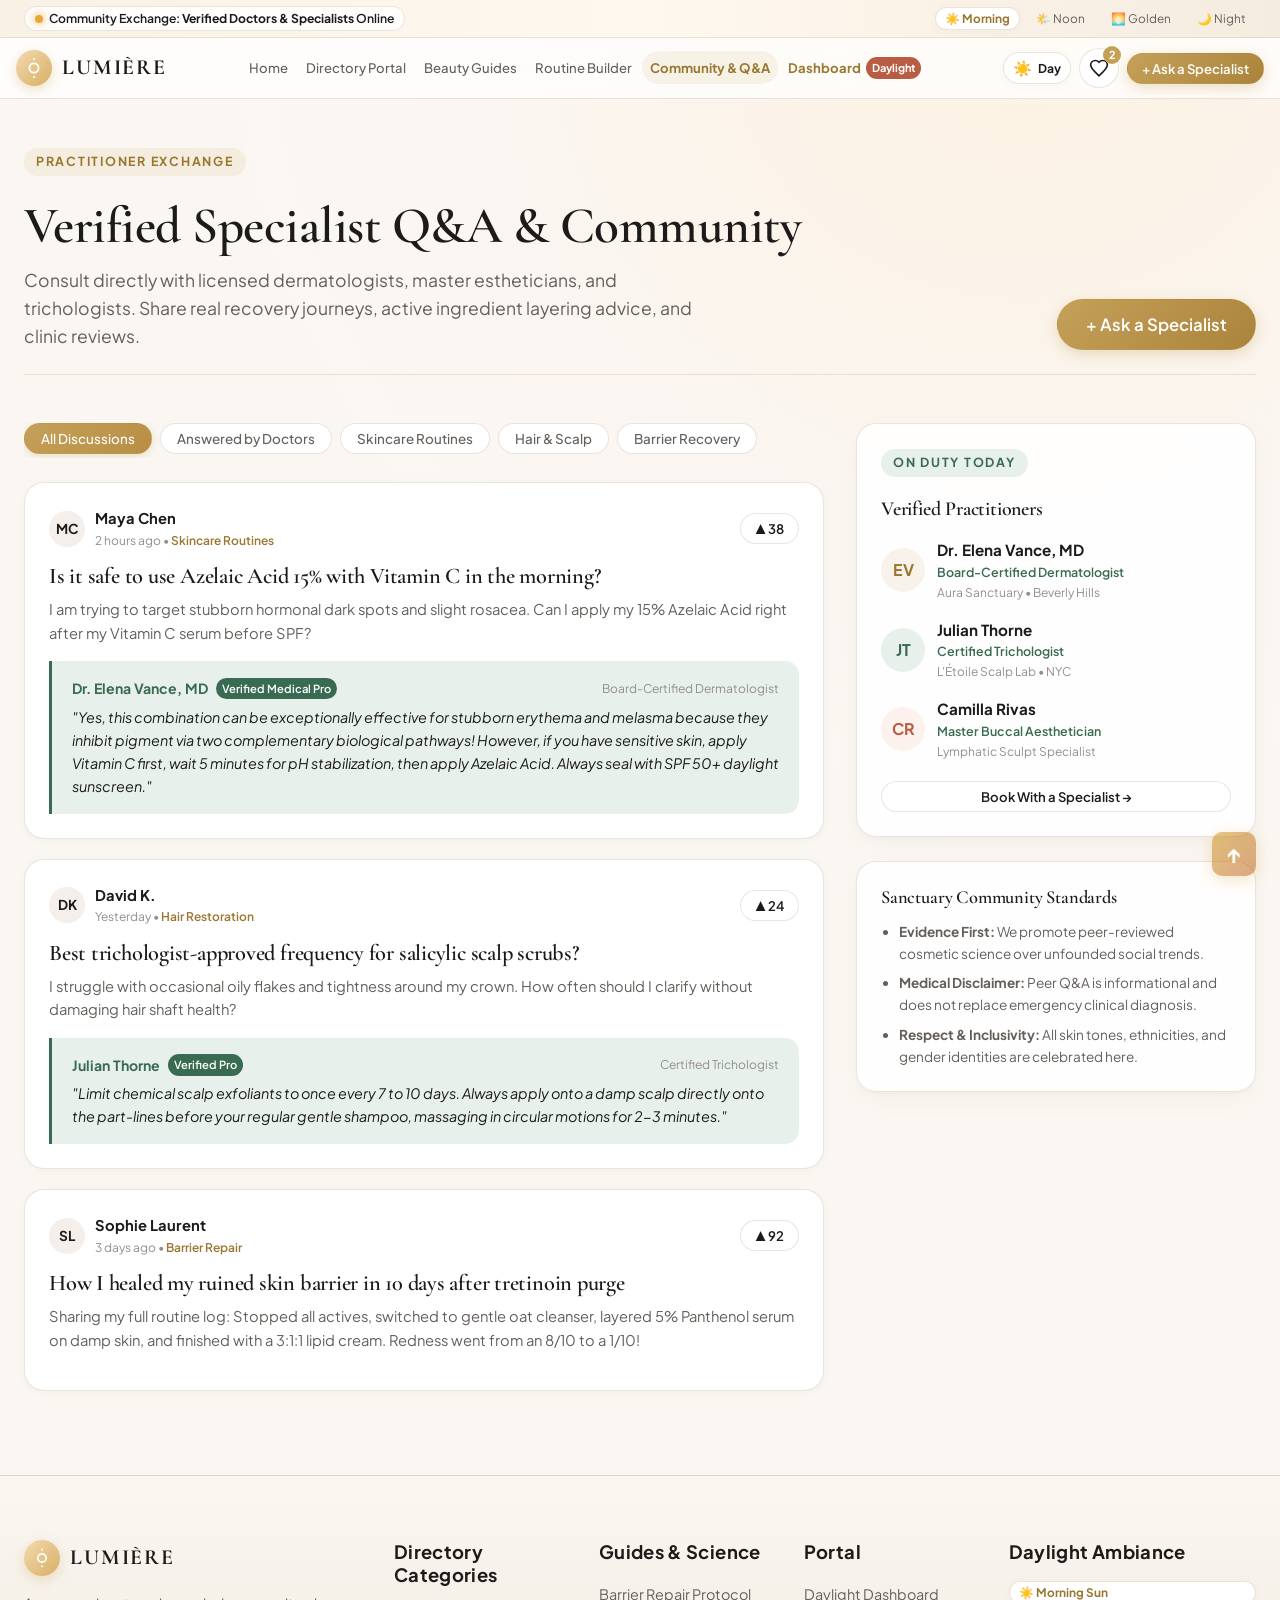
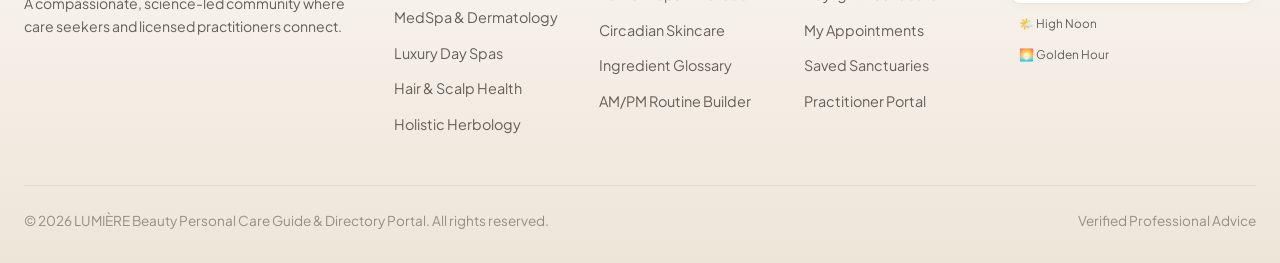
==== community.html @ 928b12a8 "first commit" ====
<!DOCTYPE html>
<html lang="en" data-daylight="morning-sun">
<head>
  <meta charset="UTF-8">
  <meta name="viewport" content="width=device-width, initial-scale=1.0">
  <title>Community & Specialist Q&A | Verified Dermatologist Advice - LUMIÈRE</title>
  <meta name="description" content="Engage with board-certified dermatologists, licensed estheticians, and trichologists. Ask clinical skincare questions and read real client routine transformations.">
  <link rel="icon" type="image/svg+xml" href="assets/images/favicon.svg">
  <link rel="stylesheet" href="css/style.css">
</head>
<body data-page="community">

  <!-- Daylight Top Ambience Bar (Strict Straight Line) -->
  <div class="top-daylight-bar">
    <div class="daylight-info-group">
      <div class="daylight-status-pill">
        <span class="sun-dot"></span>
        <span>Community Exchange: <strong>Verified Doctors & Specialists</strong> Online</span>
      </div>
    </div>
    <div class="daylight-mode-switcher">
      <button class="theme-btn active" data-mode="morning-sun" title="Morning Sun Glow">☀️ Morning</button>
      <button class="theme-btn" data-mode="high-noon" title="High Noon Clarity">🌤️ Noon</button>
      <button class="theme-btn" data-mode="golden-hour" title="Golden Hour Warmth">🌅 Golden</button>
      <button class="theme-btn" data-mode="night" title="Night Cellular Recovery Mode">🌙 Night</button>
    </div>
  </div>

  <!-- Header -->
  <header class="site-header">
    <div class="header-inner">
      <a href="index.html" class="brand-logo">
        <div class="brand-icon">
          <svg width="22" height="22" viewBox="0 0 24 24" fill="none" stroke="currentColor" stroke-width="2">
            <circle cx="12" cy="12" r="5"/>
            <line x1="12" y1="1" x2="12" y2="3"/>
            <line x1="12" y1="21" x2="12" y2="23"/>
          </svg>
        </div>
        <div class="brand-text">
          <span class="title">LUMIÈRE</span>
          <span class="tagline">BEAUTY & PERSONAL CARE</span>
        </div>
      </a>

      <nav class="main-nav" aria-label="Main Navigation">
        <a href="index.html" class="nav-link">Home</a>
        <a href="directory.html" class="nav-link">Directory Portal</a>
        <a href="guides.html" class="nav-link">Beauty Guides</a>
        <a href="routine-builder.html" class="nav-link">Routine Builder</a>
        <a href="community.html" class="nav-link active">Community & Q&A</a>
        <a href="dashboard.html" class="nav-link" style="color: var(--gold-dark); font-weight: 700;">
          Dashboard
          <span class="nav-badge">Daylight</span>
        </a>
      </nav>

      <div class="header-actions">
        <button class="day-night-toggle-btn" id="header-day-night-btn" aria-label="Toggle Day / Night Mode">
          <span class="toggle-icon">☀️</span>
          <span>Day</span>
        </button>
        <a href="dashboard.html" class="btn-icon" title="Saved Sanctuaries">
          <svg width="20" height="20" fill="none" stroke="currentColor" stroke-width="2" viewBox="0 0 24 24">
            <path d="M12 21.35l-1.45-1.32C5.4 15.36 2 12.28 2 8.5 2 5.42 4.42 3 7.5 3c1.74 0 3.41.81 4.5 2.09C13.09 3.81 14.76 3 16.5 3 19.58 3 22 5.42 22 8.5c0 3.78-3.4 6.86-8.55 11.54L12 21.35z"/>
          </svg>
          <span class="count-pill bookmark-count-badge">2</span>
        </a>
        <button class="btn btn-primary btn-sm" onclick="openModal('ask-specialist-modal')">+ Ask a Specialist</button>
      </div>
    </div>
  </header>

  <!-- Page Header -->
  <section class="section-tight" style="padding-bottom: 24px;">
    <div class="container">
      <div style="display: flex; justify-content: space-between; align-items: flex-end; flex-wrap: wrap; gap: 20px; border-bottom: 1px solid var(--border-light); padding-bottom: 24px;">
        <div>
          <span class="section-tag">Practitioner Exchange</span>
          <h1 style="font-size: 3.2rem; margin-top: 6px;">Verified Specialist Q&A & Community</h1>
          <p style="color: var(--text-muted); font-size: 1.1rem; max-width: 680px; margin-top: 8px;">
            Consult directly with licensed dermatologists, master estheticians, and trichologists. Share real recovery journeys, active ingredient layering advice, and clinic reviews.
          </p>
        </div>

        <button class="btn btn-primary btn-lg" onclick="openModal('ask-specialist-modal')">
          + Ask a Specialist
        </button>
      </div>
    </div>
  </section>

  <!-- Community Layout: Feed + Sidebar -->
  <section style="padding: 24px 0 64px 0;">
    <div class="container">
      <div class="community-layout">
        
        <!-- Main Feed -->
        <div>
          <div style="display: flex; gap: 8px; margin-bottom: 24px; overflow-x: auto; padding-bottom: 4px;">
            <button class="category-pill active">All Discussions</button>
            <button class="category-pill">Answered by Doctors</button>
            <button class="category-pill">Skincare Routines</button>
            <button class="category-pill">Hair & Scalp</button>
            <button class="category-pill">Barrier Recovery</button>
          </div>

          <div id="community-threads-list">
            <!-- Rendered by js/app.js -->
          </div>
        </div>

        <!-- Sidebar: Specialists On Duty & Guidelines -->
        <div>
          <!-- Featured Specialists On Duty Card -->
          <div class="card" style="padding: 24px; margin-bottom: 24px;">
            <span class="section-tag" style="background: var(--sage-light); color: var(--sage-primary);">On Duty Today</span>
            <h3 style="font-size: 1.25rem; margin: 8px 0 16px 0;">Verified Practitioners</h3>
            
            <div style="display: flex; flex-direction: column; gap: 16px;">
              <div style="display: flex; align-items: center; gap: 12px;">
                <div style="width: 44px; height: 44px; border-radius: 50%; background: var(--gold-soft); color: var(--gold-dark); display: flex; align-items: center; justify-content: center; font-weight: 700;">
                  EV
                </div>
                <div>
                  <div style="font-weight: 700; font-size: 0.95rem;">Dr. Elena Vance, MD</div>
                  <div style="font-size: 0.78rem; color: var(--sage-primary); font-weight: 600;">Board-Certified Dermatologist</div>
                  <div style="font-size: 0.75rem; color: var(--text-subtle);">Aura Sanctuary &bull; Beverly Hills</div>
                </div>
              </div>

              <div style="display: flex; align-items: center; gap: 12px;">
                <div style="width: 44px; height: 44px; border-radius: 50%; background: var(--sage-light); color: var(--sage-primary); display: flex; align-items: center; justify-content: center; font-weight: 700;">
                  JT
                </div>
                <div>
                  <div style="font-weight: 700; font-size: 0.95rem;">Julian Thorne</div>
                  <div style="font-size: 0.78rem; color: var(--sage-primary); font-weight: 600;">Certified Trichologist</div>
                  <div style="font-size: 0.75rem; color: var(--text-subtle);">L'Étoile Scalp Lab &bull; NYC</div>
                </div>
              </div>

              <div style="display: flex; align-items: center; gap: 12px;">
                <div style="width: 44px; height: 44px; border-radius: 50%; background: var(--rose-soft); color: var(--terracotta); display: flex; align-items: center; justify-content: center; font-weight: 700;">
                  CR
                </div>
                <div>
                  <div style="font-weight: 700; font-size: 0.95rem;">Camilla Rivas</div>
                  <div style="font-size: 0.78rem; color: var(--sage-primary); font-weight: 600;">Master Buccal Aesthetician</div>
                  <div style="font-size: 0.75rem; color: var(--text-subtle);">Lymphatic Sculpt Specialist</div>
                </div>
              </div>
            </div>

            <button class="btn btn-secondary btn-sm" style="width: 100%; margin-top: 20px;" onclick="window.location.href='directory.html'">
              Book With a Specialist &rarr;
            </button>
          </div>

          <!-- Community Guidelines Card -->
          <div class="card" style="padding: 24px;">
            <h4 style="font-size: 1.15rem; margin-bottom: 12px;">Sanctuary Community Standards</h4>
            <ul style="font-size: 0.85rem; color: var(--text-muted); padding-left: 18px; line-height: 1.6;">
              <li style="margin-bottom: 8px;"><strong>Evidence First:</strong> We promote peer-reviewed cosmetic science over unfounded social trends.</li>
              <li style="margin-bottom: 8px;"><strong>Medical Disclaimer:</strong> Peer Q&A is informational and does not replace emergency clinical diagnosis.</li>
              <li><strong>Respect & Inclusivity:</strong> All skin tones, ethnicities, and gender identities are celebrated here.</li>
            </ul>
          </div>
        </div>

      </div>
    </div>
  </section>

  <!-- Universal Footer -->
  <footer class="site-footer">
    <div class="container">
      <div class="footer-grid">
        <div class="footer-col">
          <div class="brand-logo" style="margin-bottom: 16px;">
            <div class="brand-icon">
              <svg width="20" height="20" viewBox="0 0 24 24" fill="none" stroke="currentColor" stroke-width="2">
                <circle cx="12" cy="12" r="5"/>
                <line x1="12" y1="1" x2="12" y2="3"/>
                <line x1="12" y1="21" x2="12" y2="23"/>
              </svg>
            </div>
            <div class="brand-text">
              <span class="title">LUMIÈRE</span>
              <span class="tagline">BEAUTY & PERSONAL CARE</span>
            </div>
          </div>
          <p style="font-size: 0.88rem; color: var(--text-muted); line-height: 1.6;">
            A compassionate, science-led community where care seekers and licensed practitioners connect.
          </p>
        </div>

        <div class="footer-col">
          <h4>Directory Categories</h4>
          <ul class="footer-links">
            <li><a href="directory.html?category=MedSpa+%26+Dermatology">MedSpa & Dermatology</a></li>
            <li><a href="directory.html?category=Luxury+Day+Spa">Luxury Day Spas</a></li>
            <li><a href="directory.html?category=Hair+%26+Scalp">Hair & Scalp Health</a></li>
            <li><a href="directory.html?category=Holistic+Skincare">Holistic Herbology</a></li>
          </ul>
        </div>

        <div class="footer-col">
          <h4>Guides & Science</h4>
          <ul class="footer-links">
            <li><a href="guides.html">Barrier Repair Protocol</a></li>
            <li><a href="guides.html">Circadian Skincare</a></li>
            <li><a href="guides.html">Ingredient Glossary</a></li>
            <li><a href="routine-builder.html">AM/PM Routine Builder</a></li>
          </ul>
        </div>

        <div class="footer-col">
          <h4>Portal</h4>
          <ul class="footer-links">
            <li><a href="dashboard.html">Daylight Dashboard</a></li>
            <li><a href="dashboard.html">My Appointments</a></li>
            <li><a href="dashboard.html">Saved Sanctuaries</a></li>
            <li><a href="dashboard.html#provider">Practitioner Portal</a></li>
          </ul>
        </div>

        <div class="footer-col">
          <h4>Daylight Ambiance</h4>
          <div style="display: flex; flex-direction: column; gap: 8px;">
            <button class="theme-btn" data-mode="morning-sun" style="width: 100%; justify-content: flex-start;">☀️ Morning Sun</button>
            <button class="theme-btn" data-mode="high-noon" style="width: 100%; justify-content: flex-start;">🌤️ High Noon</button>
            <button class="theme-btn" data-mode="golden-hour" style="width: 100%; justify-content: flex-start;">🌅 Golden Hour</button>
          </div>
        </div>
      </div>

      <div class="footer-bottom">
        <div>&copy; 2026 LUMIÈRE Beauty Personal Care Guide & Directory Portal. All rights reserved.</div>
        <div>Verified Professional Advice</div>
      </div>
    </div>
  </footer>

  <!-- Ask a Specialist Modal -->
  <div class="modal-overlay" id="ask-specialist-modal">
    <div class="modal-sheet">
      <div class="modal-header">
        <div>
          <span style="font-size: 0.78rem; font-weight: 700; color: var(--gold-dark); text-transform: uppercase;">Clinical Consultation</span>
          <h3 style="font-size: 1.6rem; margin-top: 2px;">Submit Question to Verified Specialists</h3>
        </div>
        <button class="modal-close-btn">&times;</button>
      </div>
      <div class="modal-body">
        <form id="ask-specialist-form">
          <div class="form-group">
            <label for="q-topic">Topic & Category</label>
            <select id="q-topic" required>
              <option value="Skincare Science">Skincare Science & Barrier Repair</option>
              <option value="Hair & Scalp">Hair & Scalp Trichology</option>
              <option value="Active Ingredients">Active Ingredient Incompatibilities</option>
              <option value="Clinic Treatments">In-Clinic Aesthetic Treatments</option>
              <option value="Sensitive Skin">Eczema & Rosacea Calming</option>
            </select>
          </div>

          <div class="form-group">
            <label for="q-title">Question Summary</label>
            <input type="text" id="q-title" placeholder="e.g. Can I use 15% Azelaic Acid with Vitamin C?" required>
          </div>

          <div class="form-group">
            <label for="q-body">Detailed Context (Current skin type, products used, symptoms)</label>
            <textarea id="q-body" rows="4" placeholder="Describe your skin condition and what you have tried so far..." required></textarea>
          </div>

          <div style="display: flex; justify-content: flex-end; gap: 12px; margin-top: 24px;">
            <button type="button" class="btn btn-secondary" onclick="closeModal('ask-specialist-modal')">Cancel</button>
            <button type="submit" class="btn btn-primary">Post Question to Board</button>
          </div>
        </form>
      </div>
    </div>
  </div>

  <div id="toast-container" class="toast-container"></div>

  <!-- Floating Back to Top Button -->
  <button class="floating-back-to-top" id="floating-back-to-top" title="Back to top">↑</button>

  <!-- Scripts -->
  <script src="js/data.js"></script>
  <script src="js/app.js"></script>
</body>
</html>
---- css/style.css ----
/* ==========================================================================
   LUMIÈRE - Beauty & Personal Care Guide & Directory Portal
   Daylight Luxury Theme & Design System
   ========================================================================== */

@import url('https://fonts.googleapis.com/css2?family=Cormorant+Garamond:ital,wght@0,400;0,500;0,600;0,700;1,400;1,600&family=Plus+Jakarta+Sans:wght@300;400;500;600;700;800&family=Playfair+Display:ital,wght@0,400;0,600;0,700;1,400&display=swap');

:root {
  /* Daylight Palette (Default: Morning Sun) */
  --bg-primary: #FAF7F2;
  --bg-secondary: #F4EFEA;
  --bg-card: rgba(255, 255, 255, 0.88);
  --bg-card-solid: #FFFFFF;
  --bg-glass: rgba(255, 255, 255, 0.72);
  --bg-input: #FFFFFF;
  
  /* Brand Accents */
  --gold-primary: #C5A059;
  --gold-light: #EAD9B8;
  --gold-soft: rgba(197, 160, 89, 0.12);
  --gold-dark: #9A7730;
  
  --terracotta: #B85D43;
  --terracotta-soft: rgba(184, 93, 67, 0.1);
  --rose-glow: #F2A69B;
  --rose-soft: #FDF1EE;
  
  --sage-primary: #386B52;
  --sage-light: #E7F0EB;
  --sage-soft: rgba(56, 107, 82, 0.12);
  
  /* Typography Colors */
  --text-main: #1D1B1A;
  --text-muted: #645F5B;
  --text-subtle: #948E89;
  --text-gold: #9A7730;
  
  /* Borders & Shadows */
  --border-light: rgba(210, 195, 180, 0.45);
  --border-hover: rgba(197, 160, 89, 0.6);
  --border-focus: #C5A059;
  
  --shadow-sm: 0 2px 8px rgba(160, 140, 120, 0.06);
  --shadow-md: 0 8px 24px -4px rgba(150, 125, 100, 0.08), 0 2px 6px -1px rgba(150, 125, 100, 0.04);
  --shadow-lg: 0 20px 40px -8px rgba(140, 115, 90, 0.12), 0 4px 12px -2px rgba(140, 115, 90, 0.05);
  --shadow-glow: 0 0 30px rgba(220, 180, 130, 0.28);

  /* Daylight Ambiance Glow */
  --sunbeam-gradient: radial-gradient(circle at 80% 0%, rgba(255, 235, 205, 0.45) 0%, rgba(253, 241, 238, 0.25) 40%, transparent 70%);
  --hero-glow: linear-gradient(135deg, rgba(255, 252, 248, 0.95) 0%, rgba(250, 243, 235, 0.85) 100%);
  
  /* Radii & Timing */
  --radius-sm: 8px;
  --radius-md: 14px;
  --radius-lg: 20px;
  --radius-full: 9999px;
  --transition: all 0.3s cubic-bezier(0.16, 1, 0.3, 1);
}

/* Daylight Preset 2: High Noon */
[data-daylight="high-noon"] {
  --bg-primary: #F8F9FA;
  --bg-secondary: #EDF1F4;
  --bg-card: rgba(255, 255, 255, 0.92);
  --bg-card-solid: #FFFFFF;
  --gold-primary: #B89648;
  --text-main: #14171A;
  --text-muted: #535C65;
  --sunbeam-gradient: radial-gradient(circle at 50% -10%, rgba(255, 248, 220, 0.6) 0%, rgba(240, 248, 255, 0.3) 50%, transparent 80%);
  --shadow-glow: 0 0 35px rgba(210, 190, 140, 0.22);
}

/* Daylight Preset 3: Golden Hour */
[data-daylight="golden-hour"] {
  --bg-primary: #FBF4EB;
  --bg-secondary: #F3E6D5;
  --bg-card: rgba(255, 252, 248, 0.92);
  --bg-card-solid: #FFFDF9;
  --gold-primary: #D1943A;
  --terracotta: #C35634;
  --text-main: #241A15;
  --text-muted: #6E5B50;
  --sunbeam-gradient: radial-gradient(circle at 90% 10%, rgba(255, 195, 140, 0.4) 0%, rgba(255, 225, 195, 0.25) 45%, transparent 75%);
  --shadow-glow: 0 0 40px rgba(230, 160, 90, 0.3);
}

/* ==========================================================================
   Night Mode (Evening Cellular Recovery & Circadian Night Theme)
   ========================================================================== */
[data-theme="night"],
[data-daylight="night"],
[data-theme="dark"] {
  --bg-primary: #0D0D11;
  --bg-secondary: #15151B;
  --bg-card: rgba(22, 22, 29, 0.92);
  --bg-card-solid: #171720;
  --bg-glass: rgba(13, 13, 17, 0.88);
  --bg-input: #1D1D26;
  
  --gold-primary: #E5B869;
  --gold-light: #F2D59B;
  --gold-soft: rgba(229, 184, 105, 0.16);
  --gold-dark: #F7CB7F;
  
  --terracotta: #E2725B;
  --terracotta-soft: rgba(226, 114, 91, 0.18);
  --rose-glow: #F68B7C;
  --rose-soft: rgba(246, 139, 124, 0.15);
  
  --sage-primary: #52A679;
  --sage-light: rgba(82, 166, 121, 0.2);
  --sage-soft: rgba(82, 166, 121, 0.15);
  
  --text-main: #F4F1EA;
  --text-muted: #B3ADA5;
  --text-subtle: #7A756E;
  --text-gold: #E5B869;
  
  --border-light: rgba(240, 220, 190, 0.14);
  --border-hover: rgba(229, 184, 105, 0.5);
  --border-focus: #E5B869;
  
  --shadow-sm: 0 2px 10px rgba(0, 0, 0, 0.5);
  --shadow-md: 0 8px 24px rgba(0, 0, 0, 0.6);
  --shadow-lg: 0 20px 48px rgba(0, 0, 0, 0.75);
  --shadow-glow: 0 0 35px rgba(229, 184, 105, 0.28);

  --sunbeam-gradient: radial-gradient(circle at 80% 0%, rgba(55, 42, 25, 0.45) 0%, rgba(13, 13, 17, 0.95) 50%, #0D0D11 100%);
  --hero-glow: linear-gradient(135deg, rgba(23, 23, 30, 0.95) 0%, rgba(16, 16, 22, 0.9) 100%);
}

/* Base Styles */
* {
  margin: 0;
  padding: 0;
  box-sizing: border-box;
}

html {
  scroll-behavior: smooth;
  font-size: 16px;
}

body {
  font-family: 'Plus Jakarta Sans', -apple-system, BlinkMacSystemFont, 'Segoe UI', Roboto, sans-serif;
  background-color: var(--bg-primary);
  background-image: var(--sunbeam-gradient);
  background-attachment: fixed;
  background-repeat: no-repeat;
  background-size: cover;
  color: var(--text-main);
  line-height: 1.6;
  min-height: 100vh;
  display: flex;
  flex-direction: column;
  overflow-x: hidden;
  transition: background-color 0.4s ease, color 0.4s ease;
}

h1, h2, h3, h4, .font-serif {
  font-family: 'Cormorant Garamond', 'Playfair Display', Georgia, serif;
  font-weight: 600;
  line-height: 1.25;
  color: var(--text-main);
  letter-spacing: -0.01em;
}

a {
  color: inherit;
  text-decoration: none;
  transition: var(--transition);
}

img {
  max-width: 100%;
  height: auto;
  display: block;
}

button, input, select, textarea {
  font-family: inherit;
  font-size: inherit;
  color: inherit;
}

/* ==========================================================================
   Daylight Ambience Bar & Top Banner
   ========================================================================== */
/* ==========================================================================
   Daylight Ambience Bar & Top Banner (Strict Straight Line)
   ========================================================================== */
.top-daylight-bar {
  background: linear-gradient(90deg, #F9F1E6 0%, #FFF8EE 50%, #F5ECE0 100%);
  border-bottom: 1px solid var(--border-light);
  padding: 0 24px;
  height: 38px;
  font-size: 0.8rem;
  display: flex;
  justify-content: space-between;
  align-items: center;
  z-index: 101;
  color: var(--text-muted);
  white-space: nowrap;
  gap: 16px;
  overflow: hidden;
}

[data-theme="night"] .top-daylight-bar,
[data-daylight="night"] .top-daylight-bar {
  background: linear-gradient(90deg, #15151B 0%, #1A1A22 50%, #15151B 100%);
  border-bottom-color: rgba(240, 220, 190, 0.1);
  color: var(--text-muted);
}

.daylight-info-group {
  display: flex;
  align-items: center;
  gap: 14px;
  white-space: nowrap;
  overflow: hidden;
  text-overflow: ellipsis;
  flex-shrink: 1;
}

.daylight-status-pill {
  display: inline-flex;
  align-items: center;
  gap: 6px;
  background: rgba(255, 255, 255, 0.85);
  padding: 2px 10px;
  border-radius: var(--radius-full);
  border: 1px solid var(--border-light);
  font-weight: 600;
  color: var(--text-main);
  white-space: nowrap;
  font-size: 0.76rem;
}

[data-theme="night"] .daylight-status-pill {
  background: #1C1C26;
  border-color: rgba(240, 220, 190, 0.15);
  color: #F4F1EA;
}

.daylight-status-pill .sun-dot {
  width: 8px;
  height: 8px;
  background: #E8A838;
  border-radius: 50%;
  box-shadow: 0 0 8px #E8A838;
  animation: sunPulse 2s infinite ease-in-out;
}

[data-theme="night"] .daylight-status-pill .sun-dot {
  background: #7B88FF;
  box-shadow: 0 0 8px #7B88FF;
}

@keyframes sunPulse {
  0%, 100% { transform: scale(1); opacity: 0.9; }
  50% { transform: scale(1.3); opacity: 1; filter: drop-shadow(0 0 6px #F3B03C); }
}

.daylight-mode-switcher {
  display: flex;
  align-items: center;
  gap: 6px;
  white-space: nowrap;
  flex-shrink: 0;
}

.theme-btn {
  background: transparent;
  border: 1px solid transparent;
  padding: 3px 9px;
  border-radius: var(--radius-full);
  font-size: 0.74rem;
  cursor: pointer;
  color: var(--text-muted);
  display: inline-flex;
  align-items: center;
  gap: 4px;
  transition: var(--transition);
  white-space: nowrap;
}

.theme-btn:hover {
  background: rgba(255, 255, 255, 0.7);
  color: var(--text-main);
}

[data-theme="night"] .theme-btn:hover {
  background: rgba(255, 255, 255, 0.1);
  color: #FFFFFF;
}

.theme-btn.active {
  background: var(--bg-card-solid);
  color: var(--gold-dark);
  font-weight: 700;
  border-color: var(--border-light);
  box-shadow: var(--shadow-sm);
}

/* ==========================================================================
   Header & Navigation (Strict Single Straight Line)
   ========================================================================== */
.site-header {
  position: sticky;
  top: 0;
  z-index: 100;
  background: var(--bg-glass);
  backdrop-filter: blur(16px);
  -webkit-backdrop-filter: blur(16px);
  border-bottom: 1px solid var(--border-light);
  transition: var(--transition);
  width: 100%;
}

.header-inner {
  max-width: 1440px;
  margin: 0 auto;
  padding: 10px 24px;
  display: flex;
  align-items: center;
  justify-content: space-between;
  flex-wrap: nowrap;
  gap: 16px;
  white-space: nowrap;
}

.brand-logo {
  display: flex;
  align-items: center;
  gap: 10px;
  font-size: 1.45rem;
  font-weight: 700;
  letter-spacing: 0.08em;
  text-transform: uppercase;
  color: var(--text-main);
  flex-shrink: 0;
  white-space: nowrap;
}

.brand-icon {
  width: 36px;
  height: 36px;
  border-radius: 50%;
  background: linear-gradient(135deg, #F3DAB0 0%, #D8AE64 100%);
  display: flex;
  align-items: center;
  justify-content: center;
  color: #FFFFFF;
  box-shadow: 0 4px 12px rgba(216, 174, 100, 0.35);
  flex-shrink: 0;
}

[data-theme="night"] .brand-icon {
  background: linear-gradient(135deg, #C5A059 0%, #8A6828 100%);
  box-shadow: 0 0 16px rgba(229, 184, 105, 0.35);
}

.brand-text {
  display: flex;
  flex-direction: column;
  white-space: nowrap;
}

.brand-text .title {
  font-family: 'Cormorant Garamond', serif;
  font-size: 1.55rem;
  line-height: 1;
  font-weight: 700;
  white-space: nowrap;
}

.brand-text .tagline {
  font-size: 0.62rem;
  letter-spacing: 0.18em;
  font-family: 'Plus Jakarta Sans', sans-serif;
  color: var(--text-muted);
  font-weight: 600;
  white-space: nowrap;
}

.main-nav {
  display: flex;
  align-items: center;
  gap: 4px;
  flex-wrap: nowrap;
  flex-shrink: 0;
  white-space: nowrap;
}

.nav-link {
  padding: 7px 11px;
  font-size: 0.88rem;
  font-weight: 500;
  color: var(--text-muted);
  border-radius: var(--radius-full);
  position: relative;
  transition: var(--transition);
  white-space: nowrap;
  display: inline-flex;
  align-items: center;
  text-decoration: none;
}

.nav-link:hover {
  color: var(--text-main);
  background: rgba(255, 255, 255, 0.65);
}

[data-theme="night"] .nav-link:hover {
  background: rgba(255, 255, 255, 0.08);
  color: #FFFFFF;
}

.nav-link.active {
  color: var(--gold-dark);
  font-weight: 700;
  background: var(--gold-soft);
}

.nav-badge {
  font-size: 0.68rem;
  background: var(--terracotta);
  color: white;
  padding: 2px 6px;
  border-radius: var(--radius-full);
  margin-left: 5px;
  white-space: nowrap;
}

.header-actions {
  display: flex;
  align-items: center;
  gap: 8px;
  flex-shrink: 0;
  white-space: nowrap;
}

/* Dedicated Day / Night Quick Switcher Pill */
.day-night-toggle-btn {
  display: inline-flex;
  align-items: center;
  gap: 6px;
  background: var(--bg-card);
  border: 1px solid var(--border-light);
  border-radius: var(--radius-full);
  padding: 6px 12px;
  font-size: 0.8rem;
  font-weight: 700;
  color: var(--text-main);
  cursor: pointer;
  transition: var(--transition);
  white-space: nowrap;
  box-shadow: var(--shadow-sm);
}

.day-night-toggle-btn:hover {
  border-color: var(--gold-primary);
  background: var(--bg-card-solid);
  transform: translateY(-1px);
}

.day-night-toggle-btn .toggle-icon {
  font-size: 0.95rem;
}

.btn-icon {
  width: 40px;
  height: 40px;
  border-radius: 50%;
  display: inline-flex;
  align-items: center;
  justify-content: center;
  border: 1px solid var(--border-light);
  background: var(--bg-card);
  cursor: pointer;
  position: relative;
  transition: var(--transition);
}

.btn-icon:hover {
  border-color: var(--gold-primary);
  box-shadow: var(--shadow-sm);
  transform: translateY(-1px);
}

.btn-icon .count-pill {
  position: absolute;
  top: -3px;
  right: -3px;
  background: var(--gold-primary);
  color: white;
  font-size: 0.68rem;
  width: 18px;
  height: 18px;
  border-radius: 50%;
  display: flex;
  align-items: center;
  justify-content: center;
  font-weight: 700;
}

/* Common Buttons */
.btn {
  display: inline-flex;
  align-items: center;
  justify-content: center;
  gap: 8px;
  padding: 10px 22px;
  border-radius: var(--radius-full);
  font-weight: 600;
  font-size: 0.92rem;
  cursor: pointer;
  transition: var(--transition);
  border: 1px solid transparent;
  text-align: center;
}

.btn-primary {
  background: linear-gradient(135deg, #C5A059 0%, #AB843B 100%);
  color: #FFFFFF;
  box-shadow: 0 4px 14px rgba(184, 142, 60, 0.28);
}

.btn-primary:hover {
  background: linear-gradient(135deg, #D4AF67 0%, #B88E44 100%);
  box-shadow: 0 6px 20px rgba(184, 142, 60, 0.38);
  transform: translateY(-2px);
  color: #FFFFFF;
}

.btn-secondary {
  background: var(--bg-card);
  color: var(--text-main);
  border-color: var(--border-light);
}

.btn-secondary:hover {
  background: var(--bg-card-solid);
  border-color: var(--gold-primary);
  color: var(--gold-dark);
  box-shadow: var(--shadow-sm);
}

.btn-sage {
  background: var(--sage-primary);
  color: #FFFFFF;
}

.btn-sage:hover {
  background: #2E5843;
  color: #FFFFFF;
  box-shadow: 0 4px 14px rgba(46, 88, 67, 0.25);
}

.btn-sm {
  padding: 6px 14px;
  font-size: 0.82rem;
}

.btn-lg {
  padding: 14px 28px;
  font-size: 1.05rem;
}

/* Layout Utilities */
.container {
  max-width: 1320px;
  margin: 0 auto;
  padding: 0 24px;
}

.section {
  padding: 72px 0;
}

.section-tight {
  padding: 48px 0;
}

.section-header {
  text-align: center;
  max-width: 680px;
  margin: 0 auto 48px auto;
}

.section-tag {
  display: inline-block;
  font-size: 0.78rem;
  font-weight: 700;
  text-transform: uppercase;
  letter-spacing: 0.14em;
  color: var(--gold-dark);
  background: var(--gold-soft);
  padding: 4px 12px;
  border-radius: var(--radius-full);
  margin-bottom: 12px;
}

.section-title {
  font-size: 2.8rem;
  margin-bottom: 14px;
}

.section-desc {
  font-size: 1.05rem;
  color: var(--text-muted);
}

/* Cards & Grid */
.card {
  background: var(--bg-card);
  backdrop-filter: blur(12px);
  -webkit-backdrop-filter: blur(12px);
  border: 1px solid var(--border-light);
  border-radius: var(--radius-lg);
  box-shadow: var(--shadow-md);
  transition: var(--transition);
  overflow: hidden;
}

.card:hover {
  border-color: var(--border-hover);
  box-shadow: var(--shadow-lg);
  transform: translateY(-4px);
}

/* ==========================================================================
   Home Hero Section
   ========================================================================== */
.hero-section {
  position: relative;
  padding: 48px 0 80px 0;
  overflow: hidden;
}

.hero-grid {
  display: grid;
  grid-template-columns: 1.15fr 0.85fr;
  gap: 48px;
  align-items: center;
}

.hero-badge {
  display: inline-flex;
  align-items: center;
  gap: 8px;
  padding: 6px 14px;
  border-radius: var(--radius-full);
  background: rgba(255, 255, 255, 0.85);
  border: 1px solid var(--border-light);
  font-size: 0.82rem;
  font-weight: 600;
  color: var(--text-gold);
  margin-bottom: 20px;
  box-shadow: var(--shadow-sm);
}

.hero-badge .sparkle {
  color: #E2A738;
}

.hero-title {
  font-size: 3.8rem;
  line-height: 1.1;
  margin-bottom: 22px;
}

.hero-title em {
  font-family: 'Cormorant Garamond', serif;
  font-style: italic;
  font-weight: 400;
  color: var(--gold-dark);
}

.hero-lead {
  font-size: 1.15rem;
  color: var(--text-muted);
  margin-bottom: 32px;
  max-width: 540px;
}

/* Hero Fast Search Box */
.hero-search-box {
  background: var(--bg-card-solid);
  padding: 10px;
  border-radius: var(--radius-full);
  border: 1px solid var(--border-light);
  box-shadow: var(--shadow-lg);
  display: flex;
  align-items: center;
  gap: 8px;
  max-width: 600px;
  margin-bottom: 24px;
}

.search-field-group {
  display: flex;
  align-items: center;
  gap: 8px;
  padding: 6px 16px;
  flex: 1;
}

.search-field-group:not(:last-child) {
  border-right: 1px solid var(--border-light);
}

.search-field-group svg {
  color: var(--gold-primary);
  flex-shrink: 0;
}

.search-field-group select,
.search-field-group input {
  border: none;
  background: transparent;
  outline: none;
  width: 100%;
  font-size: 0.92rem;
  color: var(--text-main);
}

.hero-quick-tags {
  display: flex;
  align-items: center;
  gap: 8px;
  flex-wrap: wrap;
  font-size: 0.82rem;
  color: var(--text-muted);
}

.quick-tag-pill {
  background: rgba(255, 255, 255, 0.7);
  padding: 4px 12px;
  border-radius: var(--radius-full);
  border: 1px solid var(--border-light);
  cursor: pointer;
  transition: var(--transition);
}

.quick-tag-pill:hover {
  background: var(--gold-soft);
  color: var(--gold-dark);
  border-color: var(--gold-primary);
}

/* Hero Visual Composition */
.hero-visual-wrapper {
  position: relative;
}

.hero-image-frame {
  position: relative;
  border-radius: 32px;
  overflow: hidden;
  box-shadow: var(--shadow-lg);
  border: 8px solid rgba(255, 255, 255, 0.85);
}

.hero-image-frame img {
  width: 100%;
  height: 480px;
  object-fit: cover;
  transition: transform 0.6s ease;
}

.hero-image-frame:hover img {
  transform: scale(1.03);
}

.floating-daylight-card {
  position: absolute;
  bottom: -24px;
  left: -24px;
  background: rgba(255, 255, 255, 0.92);
  backdrop-filter: blur(12px);
  padding: 16px 20px;
  border-radius: var(--radius-md);
  border: 1px solid var(--border-light);
  box-shadow: var(--shadow-lg);
  display: flex;
  align-items: center;
  gap: 14px;
  max-width: 290px;
  animation: floatCard 4s ease-in-out infinite;
}

@keyframes floatCard {
  0%, 100% { transform: translateY(0); }
  50% { transform: translateY(-8px); }
}

.floating-daylight-card .icon-circle {
  width: 44px;
  height: 44px;
  border-radius: 50%;
  background: var(--sage-light);
  color: var(--sage-primary);
  display: flex;
  align-items: center;
  justify-content: center;
  flex-shrink: 0;
}

.floating-daylight-card .badge-rating {
  position: absolute;
  top: -24px;
  right: -16px;
  background: var(--bg-card-solid);
  padding: 12px 18px;
  border-radius: var(--radius-md);
  border: 1px solid var(--border-light);
  box-shadow: var(--shadow-md);
  text-align: center;
}

/* ==========================================================================
   Daylight Forecast & Live Wellness Bar
   ========================================================================== */
.daylight-forecast-banner {
  background: linear-gradient(135deg, rgba(255, 255, 255, 0.95) 0%, rgba(252, 246, 238, 0.9) 100%);
  border: 1px solid var(--border-light);
  border-radius: var(--radius-lg);
  padding: 24px 32px;
  box-shadow: var(--shadow-md);
  display: flex;
  align-items: center;
  justify-content: space-between;
  gap: 24px;
  margin-top: 40px;
}

.forecast-item {
  display: flex;
  align-items: center;
  gap: 14px;
}

.forecast-icon {
  width: 48px;
  height: 48px;
  border-radius: 50%;
  display: flex;
  align-items: center;
  justify-content: center;
  background: var(--gold-soft);
  color: var(--gold-dark);
}

.forecast-title {
  font-size: 0.82rem;
  color: var(--text-muted);
  text-transform: uppercase;
  letter-spacing: 0.08em;
  font-weight: 600;
}

.forecast-value {
  font-size: 1.15rem;
  font-weight: 700;
  color: var(--text-main);
}

/* ==========================================================================
   Directory Cards
   ========================================================================== */
.directory-grid {
  display: grid;
  grid-template-columns: repeat(auto-fill, minmax(350px, 1fr));
  gap: 28px;
}

.directory-card {
  display: flex;
  flex-direction: column;
  height: 100%;
}

.directory-card-media {
  position: relative;
  height: 220px;
  overflow: hidden;
}

.directory-card-media img {
  width: 100%;
  height: 100%;
  object-fit: cover;
  transition: transform 0.5s ease;
}

.directory-card:hover .directory-card-media img {
  transform: scale(1.06);
}

.card-badge-top {
  position: absolute;
  top: 14px;
  left: 14px;
  background: rgba(255, 255, 255, 0.92);
  backdrop-filter: blur(8px);
  padding: 4px 10px;
  border-radius: var(--radius-full);
  font-size: 0.75rem;
  font-weight: 700;
  color: var(--text-gold);
  display: flex;
  align-items: center;
  gap: 5px;
}

.card-save-btn {
  position: absolute;
  top: 14px;
  right: 14px;
  width: 36px;
  height: 36px;
  border-radius: 50%;
  background: rgba(255, 255, 255, 0.9);
  backdrop-filter: blur(8px);
  border: none;
  cursor: pointer;
  display: flex;
  align-items: center;
  justify-content: center;
  color: var(--text-muted);
  transition: var(--transition);
}

.card-save-btn:hover,
.card-save-btn.saved {
  background: #FFFFFF;
  color: #E85D48;
  transform: scale(1.1);
}

.directory-card-content {
  padding: 24px;
  display: flex;
  flex-direction: column;
  flex: 1;
}

.directory-card-header {
  display: flex;
  justify-content: space-between;
  align-items: flex-start;
  margin-bottom: 8px;
}

.directory-category {
  font-size: 0.78rem;
  font-weight: 700;
  text-transform: uppercase;
  color: var(--gold-dark);
  letter-spacing: 0.08em;
}

.directory-rating {
  display: flex;
  align-items: center;
  gap: 4px;
  font-size: 0.88rem;
  font-weight: 700;
  color: var(--text-main);
}

.directory-rating svg {
  color: #F5A623;
}

.directory-title {
  font-size: 1.55rem;
  margin-bottom: 8px;
}

.directory-location {
  display: flex;
  align-items: center;
  gap: 6px;
  font-size: 0.88rem;
  color: var(--text-muted);
  margin-bottom: 14px;
}

.directory-tags {
  display: flex;
  flex-wrap: wrap;
  gap: 6px;
  margin-bottom: 18px;
}

.tag-pill {
  font-size: 0.74rem;
  padding: 3px 9px;
  border-radius: var(--radius-full);
  background: var(--bg-secondary);
  color: var(--text-muted);
  border: 1px solid var(--border-light);
}

.directory-card-footer {
  margin-top: auto;
  padding-top: 18px;
  border-top: 1px solid var(--border-light);
  display: flex;
  align-items: center;
  justify-content: space-between;
}

.price-indicator {
  font-weight: 700;
  font-size: 0.95rem;
  color: var(--gold-dark);
}

/* ==========================================================================
   Beauty Guides Cards
   ========================================================================== */
.guide-grid {
  display: grid;
  grid-template-columns: repeat(auto-fill, minmax(360px, 1fr));
  gap: 28px;
}

.guide-card {
  display: flex;
  flex-direction: column;
  height: 100%;
}

.guide-media {
  height: 200px;
  position: relative;
  overflow: hidden;
}

.guide-media img {
  width: 100%;
  height: 100%;
  object-fit: cover;
  transition: transform 0.5s ease;
}

.guide-card:hover .guide-media img {
  transform: scale(1.05);
}

.guide-category-badge {
  position: absolute;
  top: 14px;
  left: 14px;
  background: rgba(255, 255, 255, 0.92);
  padding: 4px 10px;
  border-radius: var(--radius-full);
  font-size: 0.75rem;
  font-weight: 700;
  color: var(--sage-primary);
}

.guide-content {
  padding: 24px;
  display: flex;
  flex-direction: column;
  flex: 1;
}

.guide-meta {
  display: flex;
  align-items: center;
  gap: 12px;
  font-size: 0.8rem;
  color: var(--text-subtle);
  margin-bottom: 10px;
}

.guide-title {
  font-size: 1.55rem;
  line-height: 1.25;
  margin-bottom: 10px;
}

.guide-excerpt {
  font-size: 0.92rem;
  color: var(--text-muted);
  margin-bottom: 18px;
  display: -webkit-box;
  -webkit-line-clamp: 2;
  -webkit-box-orient: vertical;
  overflow: hidden;
}

.guide-footer {
  margin-top: auto;
  display: flex;
  align-items: center;
  justify-content: space-between;
  padding-top: 16px;
  border-top: 1px solid var(--border-light);
}

.author-info {
  display: flex;
  align-items: center;
  gap: 8px;
}

.author-avatar {
  width: 28px;
  height: 28px;
  border-radius: 50%;
  background: var(--gold-soft);
  color: var(--gold-dark);
  display: flex;
  align-items: center;
  justify-content: center;
  font-weight: 700;
  font-size: 0.75rem;
}

.author-name {
  font-size: 0.82rem;
  font-weight: 600;
  color: var(--text-main);
}

/* ==========================================================================
   Filter Bar & Search Tools (Directory & Guides)
   ========================================================================== */
.directory-filter-bar {
  background: var(--bg-card);
  backdrop-filter: blur(12px);
  border: 1px solid var(--border-light);
  border-radius: var(--radius-lg);
  padding: 20px 24px;
  box-shadow: var(--shadow-md);
  margin-bottom: 36px;
  display: flex;
  flex-direction: column;
  gap: 18px;
}

.filter-top-row {
  display: flex;
  gap: 16px;
  align-items: center;
  flex-wrap: wrap;
}

.search-input-wrapper {
  flex: 1;
  min-width: 260px;
  position: relative;
}

.search-input-wrapper input {
  width: 100%;
  padding: 12px 16px 12px 42px;
  background: var(--bg-card-solid);
  border: 1px solid var(--border-light);
  border-radius: var(--radius-full);
  outline: none;
  font-size: 0.92rem;
  transition: var(--transition);
}

.search-input-wrapper input:focus {
  border-color: var(--gold-primary);
  box-shadow: 0 0 0 3px var(--gold-soft);
}

.search-input-wrapper svg {
  position: absolute;
  left: 16px;
  top: 50%;
  transform: translateY(-50%);
  color: var(--text-subtle);
}

.filter-select {
  padding: 12px 20px;
  border-radius: var(--radius-full);
  background: var(--bg-card-solid);
  border: 1px solid var(--border-light);
  outline: none;
  font-size: 0.88rem;
  font-weight: 500;
  color: var(--text-main);
  cursor: pointer;
  transition: var(--transition);
}

.filter-select:focus {
  border-color: var(--gold-primary);
}

.filter-category-pills {
  display: flex;
  align-items: center;
  gap: 8px;
  overflow-x: auto;
  padding-bottom: 4px;
}

.category-pill {
  white-space: nowrap;
  padding: 6px 16px;
  border-radius: var(--radius-full);
  background: var(--bg-card-solid);
  border: 1px solid var(--border-light);
  font-size: 0.84rem;
  font-weight: 500;
  color: var(--text-muted);
  cursor: pointer;
  transition: var(--transition);
}

.category-pill:hover {
  border-color: var(--gold-primary);
  color: var(--gold-dark);
}

.category-pill.active {
  background: linear-gradient(135deg, #C5A059 0%, #B88E44 100%);
  color: #FFFFFF;
  border-color: transparent;
  box-shadow: 0 2px 10px rgba(197, 160, 89, 0.3);
}

/* ==========================================================================
   Ingredient Glossary Section
   ========================================================================== */
.ingredient-grid {
  display: grid;
  grid-template-columns: repeat(auto-fill, minmax(290px, 1fr));
  gap: 20px;
}

.ingredient-card {
  padding: 22px;
  background: var(--bg-card);
  border: 1px solid var(--border-light);
  border-radius: var(--radius-md);
  transition: var(--transition);
  display: flex;
  flex-direction: column;
}

.ingredient-card:hover {
  border-color: var(--gold-primary);
  box-shadow: var(--shadow-md);
  transform: translateY(-3px);
}

.ingredient-header {
  display: flex;
  justify-content: space-between;
  align-items: flex-start;
  margin-bottom: 8px;
}

.ewg-badge {
  font-size: 0.72rem;
  font-weight: 700;
  padding: 2px 8px;
  border-radius: var(--radius-full);
  background: #E8F5E9;
  color: #2E7D32;
  border: 1px solid #C8E6C9;
}

.ingredient-name {
  font-size: 1.35rem;
  margin-bottom: 4px;
}

.ingredient-function {
  font-size: 0.8rem;
  font-weight: 600;
  color: var(--gold-dark);
  text-transform: uppercase;
  letter-spacing: 0.05em;
  margin-bottom: 10px;
}

.ingredient-desc {
  font-size: 0.88rem;
  color: var(--text-muted);
  margin-bottom: 14px;
  flex: 1;
}

.ingredient-meta-row {
  display: flex;
  justify-content: space-between;
  font-size: 0.78rem;
  color: var(--text-subtle);
  border-top: 1px solid var(--border-light);
  padding-top: 10px;
}

/* ==========================================================================
   Routine Builder Wizard
   ========================================================================== */
.builder-wizard-container {
  max-width: 960px;
  margin: 0 auto;
}

.wizard-steps-indicator {
  display: flex;
  justify-content: space-between;
  position: relative;
  margin-bottom: 40px;
}

.wizard-steps-indicator::before {
  content: '';
  position: absolute;
  top: 50%;
  left: 0;
  right: 0;
  height: 2px;
  background: var(--border-light);
  z-index: 1;
  transform: translateY(-50%);
}

.wizard-step-node {
  position: relative;
  z-index: 2;
  background: var(--bg-primary);
  display: flex;
  flex-direction: column;
  align-items: center;
  padding: 0 12px;
}

.step-circle {
  width: 44px;
  height: 44px;
  border-radius: 50%;
  background: var(--bg-card-solid);
  border: 2px solid var(--border-light);
  display: flex;
  align-items: center;
  justify-content: center;
  font-weight: 700;
  color: var(--text-muted);
  margin-bottom: 8px;
  transition: var(--transition);
}

.wizard-step-node.active .step-circle {
  background: var(--gold-primary);
  border-color: var(--gold-primary);
  color: white;
  box-shadow: 0 0 16px rgba(197, 160, 89, 0.4);
}

.wizard-step-node.completed .step-circle {
  background: var(--sage-primary);
  border-color: var(--sage-primary);
  color: white;
}

.step-node-label {
  font-size: 0.82rem;
  font-weight: 600;
  color: var(--text-muted);
}

.wizard-step-node.active .step-node-label {
  color: var(--gold-dark);
}

.option-cards-grid {
  display: grid;
  grid-template-columns: repeat(auto-fill, minmax(200px, 1fr));
  gap: 16px;
  margin: 24px 0;
}

.option-card {
  background: var(--bg-card-solid);
  border: 2px solid var(--border-light);
  border-radius: var(--radius-md);
  padding: 20px;
  text-align: center;
  cursor: pointer;
  transition: var(--transition);
}

.option-card:hover {
  border-color: var(--gold-light);
  transform: translateY(-2px);
}

.option-card.selected {
  border-color: var(--gold-primary);
  background: var(--gold-soft);
  box-shadow: var(--shadow-sm);
}

.option-icon {
  font-size: 1.8rem;
  margin-bottom: 8px;
}

.option-title {
  font-weight: 700;
  font-size: 1rem;
  margin-bottom: 4px;
}

.option-desc {
  font-size: 0.8rem;
  color: var(--text-muted);
}

/* Routine Output View */
.routine-tabs {
  display: flex;
  gap: 12px;
  margin-bottom: 24px;
}

.routine-tab-btn {
  flex: 1;
  padding: 14px;
  border-radius: var(--radius-md);
  background: var(--bg-card);
  border: 1px solid var(--border-light);
  font-weight: 700;
  display: flex;
  align-items: center;
  justify-content: center;
  gap: 10px;
  cursor: pointer;
  transition: var(--transition);
}

.routine-tab-btn.active {
  background: var(--bg-card-solid);
  border-color: var(--gold-primary);
  color: var(--gold-dark);
  box-shadow: var(--shadow-md);
}

.routine-step-item {
  display: flex;
  gap: 20px;
  padding: 20px;
  background: var(--bg-card-solid);
  border: 1px solid var(--border-light);
  border-radius: var(--radius-md);
  margin-bottom: 14px;
  transition: var(--transition);
}

.routine-step-item:hover {
  border-color: var(--gold-light);
  box-shadow: var(--shadow-sm);
}

.step-number-badge {
  width: 38px;
  height: 38px;
  border-radius: 50%;
  background: var(--gold-soft);
  color: var(--gold-dark);
  font-weight: 700;
  display: flex;
  align-items: center;
  justify-content: center;
  flex-shrink: 0;
}

/* ==========================================================================
   Community & Q&A
   ========================================================================== */
.community-layout {
  display: grid;
  grid-template-columns: 2fr 1fr;
  gap: 32px;
}

.community-thread-card {
  background: var(--bg-card-solid);
  border: 1px solid var(--border-light);
  border-radius: var(--radius-lg);
  padding: 24px;
  margin-bottom: 20px;
  box-shadow: var(--shadow-sm);
  transition: var(--transition);
}

.community-thread-card:hover {
  border-color: var(--border-hover);
  box-shadow: var(--shadow-md);
}

.thread-user-row {
  display: flex;
  align-items: center;
  justify-content: space-between;
  margin-bottom: 12px;
}

.thread-expert-answer {
  background: var(--sage-light);
  border-left: 3px solid var(--sage-primary);
  padding: 16px 20px;
  border-radius: 0 var(--radius-md) var(--radius-md) 0;
  margin-top: 16px;
}

/* ==========================================================================
   Dashboard Specific Styles
   ========================================================================== */
.dashboard-hero {
  background: linear-gradient(135deg, rgba(255, 252, 248, 0.95) 0%, rgba(248, 240, 230, 0.85) 100%);
  border: 1px solid var(--border-light);
  border-radius: var(--radius-lg);
  padding: 32px 36px;
  box-shadow: var(--shadow-md);
  margin-bottom: 36px;
  display: flex;
  justify-content: space-between;
  align-items: center;
  gap: 24px;
}

.dashboard-stats-grid {
  display: grid;
  grid-template-columns: repeat(4, 1fr);
  gap: 20px;
  margin-bottom: 36px;
}

.stat-metric-card {
  background: var(--bg-card-solid);
  border: 1px solid var(--border-light);
  border-radius: var(--radius-md);
  padding: 20px;
  display: flex;
  align-items: center;
  gap: 16px;
  box-shadow: var(--shadow-sm);
  transition: var(--transition);
}

.stat-metric-card:hover {
  border-color: var(--gold-light);
  transform: translateY(-2px);
  box-shadow: var(--shadow-md);
}

.stat-icon {
  width: 50px;
  height: 50px;
  border-radius: 14px;
  display: flex;
  align-items: center;
  justify-content: center;
  flex-shrink: 0;
}

.stat-icon.gold { background: var(--gold-soft); color: var(--gold-dark); }
.stat-icon.rose { background: var(--rose-soft); color: var(--terracotta); }
.stat-icon.sage { background: var(--sage-light); color: var(--sage-primary); }
.stat-icon.blue { background: #E8F2FA; color: #2B6CB0; }

.stat-number {
  font-size: 1.8rem;
  font-weight: 700;
  line-height: 1;
}

.stat-label {
  font-size: 0.82rem;
  color: var(--text-muted);
  margin-top: 4px;
}

.dashboard-main-grid {
  display: grid;
  grid-template-columns: 1.6fr 1.1fr;
  gap: 32px;
}

/* Routine Checklists */
.checklist-item {
  display: flex;
  align-items: center;
  gap: 14px;
  padding: 12px 16px;
  border-radius: var(--radius-md);
  background: var(--bg-card-solid);
  border: 1px solid var(--border-light);
  margin-bottom: 10px;
  cursor: pointer;
  transition: var(--transition);
}

.checklist-item:hover {
  background: #FFFDF9;
  border-color: var(--gold-light);
}

.checklist-checkbox {
  width: 22px;
  height: 22px;
  border-radius: 6px;
  border: 2px solid var(--border-light);
  display: flex;
  align-items: center;
  justify-content: center;
  cursor: pointer;
  transition: var(--transition);
}

.checklist-item.checked {
  background: #F8FAF8;
  border-color: #D8EAD8;
}

.checklist-item.checked .checklist-checkbox {
  background: var(--sage-primary);
  border-color: var(--sage-primary);
  color: white;
}

.checklist-item.checked .checklist-text {
  text-decoration: line-through;
  color: var(--text-subtle);
}

/* Water Tracker */
.water-cups-row {
  display: flex;
  gap: 8px;
  margin: 16px 0;
  flex-wrap: wrap;
}

.water-cup-btn {
  width: 36px;
  height: 48px;
  border-radius: 6px 6px 10px 10px;
  border: 2px solid #C4DCEE;
  background: rgba(220, 240, 255, 0.2);
  cursor: pointer;
  display: flex;
  align-items: flex-end;
  justify-content: center;
  padding-bottom: 4px;
  font-size: 0.7rem;
  color: #3884BA;
  transition: var(--transition);
}

.water-cup-btn.filled {
  background: #3884BA;
  border-color: #2D6B97;
  color: white;
}

/* ==========================================================================
   Modals & Overlays
   ========================================================================== */
.modal-overlay {
  position: fixed;
  inset: 0;
  background: rgba(25, 20, 15, 0.5);
  backdrop-filter: blur(6px);
  -webkit-backdrop-filter: blur(6px);
  z-index: 1000;
  display: none;
  align-items: center;
  justify-content: center;
  padding: 24px;
  opacity: 0;
  transition: opacity 0.3s ease;
}

.modal-overlay.active {
  display: flex;
  opacity: 1;
}

.modal-sheet {
  background: var(--bg-card-solid);
  border-radius: var(--radius-lg);
  max-width: 680px;
  width: 100%;
  max-height: 90vh;
  overflow-y: auto;
  border: 1px solid var(--border-light);
  box-shadow: 0 25px 60px rgba(0, 0, 0, 0.25);
  position: relative;
  transform: translateY(20px);
  transition: transform 0.3s ease;
}

.modal-overlay.active .modal-sheet {
  transform: translateY(0);
}

.modal-header {
  padding: 24px 28px;
  border-bottom: 1px solid var(--border-light);
  display: flex;
  align-items: center;
  justify-content: space-between;
}

.modal-close-btn {
  background: none;
  border: none;
  font-size: 1.5rem;
  cursor: pointer;
  color: var(--text-subtle);
  transition: var(--transition);
}

.modal-close-btn:hover {
  color: var(--text-main);
}

.modal-body {
  padding: 28px;
}

.form-group {
  margin-bottom: 18px;
}

.form-group label {
  display: block;
  font-size: 0.86rem;
  font-weight: 600;
  margin-bottom: 6px;
  color: var(--text-main);
}

.form-group input,
.form-group select,
.form-group textarea {
  width: 100%;
  padding: 12px 16px;
  border-radius: var(--radius-md);
  border: 1px solid var(--border-light);
  background: var(--bg-primary);
  outline: none;
  font-size: 0.92rem;
  transition: var(--transition);
}

.form-group input:focus,
.form-group select:focus,
.form-group textarea:focus {
  border-color: var(--gold-primary);
  box-shadow: 0 0 0 3px var(--gold-soft);
  background: #FFFFFF;
}

/* Toast Notifications */
.toast-container {
  position: fixed;
  bottom: 24px;
  right: 24px;
  z-index: 2000;
  display: flex;
  flex-direction: column;
  gap: 10px;
}

.toast {
  background: var(--bg-card-solid);
  border-left: 4px solid var(--gold-primary);
  border-radius: var(--radius-md);
  padding: 14px 20px;
  box-shadow: var(--shadow-lg);
  display: flex;
  align-items: center;
  gap: 12px;
  min-width: 300px;
  transform: translateX(120%);
  animation: slideInToast 0.35s forwards cubic-bezier(0.16, 1, 0.3, 1);
  font-size: 0.9rem;
}

@keyframes slideInToast {
  to { transform: translateX(0); }
}

.toast.toast-success { border-color: var(--sage-primary); }
.toast.toast-error { border-color: #D32F2F; }

/* ==========================================================================
   Footer
   ========================================================================== */
.site-footer {
  background: linear-gradient(180deg, #FAF7F2 0%, #EDE5D8 100%);
  border-top: 1px solid var(--border-light);
  padding: 64px 0 32px 0;
  margin-top: auto;
}

.footer-grid {
  display: grid;
  grid-template-columns: 2fr 1fr 1fr 1fr 1.5fr;
  gap: 40px;
  margin-bottom: 48px;
}

.footer-col h4 {
  font-size: 1.15rem;
  margin-bottom: 18px;
  font-family: 'Plus Jakarta Sans', sans-serif;
  font-weight: 700;
  color: var(--text-main);
  letter-spacing: 0.02em;
}

.footer-links {
  list-style: none;
  display: flex;
  flex-direction: column;
  gap: 10px;
}

.footer-links a {
  color: var(--text-muted);
  font-size: 0.9rem;
}

.footer-links a:hover {
  color: var(--gold-dark);
  padding-left: 4px;
}

.footer-bottom {
  border-top: 1px solid var(--border-light);
  padding-top: 24px;
  display: flex;
  justify-content: space-between;
  align-items: center;
  font-size: 0.85rem;
  color: var(--text-subtle);
  flex-wrap: wrap;
  gap: 16px;
}

/* Responsive Straight Line Navigation */
@media (max-width: 1320px) {
  .header-inner { padding: 10px 16px; gap: 8px; }
  .brand-text .title { font-size: 1.35rem; }
  .brand-text .tagline { display: none; }
  .main-nav { gap: 2px; }
  .nav-link { padding: 6px 8px; font-size: 0.82rem; }
  .day-night-toggle-btn { padding: 5px 9px; font-size: 0.76rem; }
}

@media (max-width: 1080px) {
  .nav-badge { display: none; }
  .nav-link { padding: 5px 6px; font-size: 0.78rem; }
  .brand-logo { font-size: 1.25rem; }
  .brand-icon { width: 30px; height: 30px; }
}

@media (max-width: 860px) {
  .main-nav { display: none; }
  .top-daylight-bar { padding: 0 12px; font-size: 0.74rem; }
  .daylight-info-group { display: none; }
  .daylight-mode-switcher { margin-left: auto; }
}

/* ==========================================================================
   Comprehensive Night Mode Component Styling
   ========================================================================== */
[data-theme="night"] .card,
[data-daylight="night"] .card {
  background: var(--bg-card);
  border-color: rgba(240, 220, 190, 0.12);
  box-shadow: 0 10px 30px rgba(0, 0, 0, 0.6);
}

[data-theme="night"] .hero-search-box {
  background: #171720;
  border-color: rgba(240, 220, 190, 0.18);
  box-shadow: 0 12px 35px rgba(0, 0, 0, 0.7);
}

[data-theme="night"] .hero-search-box input,
[data-theme="night"] .hero-search-box select {
  color: #F4F1EA;
}

[data-theme="night"] .hero-search-box select option,
[data-theme="night"] .filter-select option {
  background: #171720;
  color: #F4F1EA;
}

[data-theme="night"] .daylight-forecast-banner {
  background: linear-gradient(135deg, rgba(23, 23, 30, 0.95) 0%, rgba(18, 18, 24, 0.9) 100%);
  border-color: rgba(240, 220, 190, 0.15);
}

[data-theme="night"] .floating-daylight-card {
  background: rgba(23, 23, 30, 0.95);
  border-color: rgba(240, 220, 190, 0.15);
  color: #F4F1EA;
}

[data-theme="night"] .quick-tag-pill,
[data-theme="night"] .category-pill:not(.active),
[data-theme="night"] .filter-select,
[data-theme="night"] .search-input-wrapper input {
  background: #191922;
  border-color: rgba(240, 220, 190, 0.15);
  color: #F4F1EA;
}

[data-theme="night"] .ingredient-card,
[data-theme="night"] .checklist-item,
[data-theme="night"] .routine-step-item,
[data-theme="night"] .option-card,
[data-theme="night"] .stat-metric-card,
[data-theme="night"] .community-thread-card {
  background: #171720;
  border-color: rgba(240, 220, 190, 0.14);
}

[data-theme="night"] .dashboard-hero {
  background: linear-gradient(135deg, rgba(26, 26, 34, 0.95) 0%, rgba(18, 18, 24, 0.9) 100%);
  border-color: rgba(240, 220, 190, 0.15);
}

[data-theme="night"] .modal-sheet {
  background: #16161E;
  border-color: rgba(240, 220, 190, 0.18);
  color: #F4F1EA;
}

[data-theme="night"] .modal-sheet input,
[data-theme="night"] .modal-sheet select,
[data-theme="night"] .modal-sheet textarea {
  background: #101016;
  border-color: rgba(240, 220, 190, 0.15);
  color: #F4F1EA;
}

[data-theme="night"] .site-footer {
  background: linear-gradient(180deg, #13131A 0%, #09090D 100%);
  border-top-color: rgba(240, 220, 190, 0.12);
}

/* ==========================================================================
   Choose Your Package Component (Matching Screenshot & Theme)
   ========================================================================== */
.package-showcase-section {
  padding: 64px 0;
  position: relative;
}

.package-showcase-grid {
  display: grid;
  grid-template-columns: 310px 1fr;
  gap: 28px;
  align-items: start;
}

.package-sidebar-col {
  display: flex;
  flex-direction: column;
}

.package-sidebar-card {
  background: #FFFFFF;
  border: 1px solid rgba(0, 0, 0, 0.06);
  border-radius: 24px;
  padding: 24px 18px;
  box-shadow: 0 10px 30px rgba(0, 0, 0, 0.05);
  display: flex;
  flex-direction: column;
}

[data-theme="night"] .package-sidebar-card {
  background: #171720;
  border-color: rgba(240, 220, 190, 0.14);
  box-shadow: 0 16px 40px rgba(0, 0, 0, 0.6);
}

.package-section-title {
  font-size: 1.35rem;
  font-weight: 800;
  color: #D946EF;
  margin-bottom: 20px;
  text-align: center;
  font-family: 'Plus Jakarta Sans', sans-serif;
  letter-spacing: -0.01em;
}

[data-theme="night"] .package-section-title {
  color: #F472B6;
}

.package-tabs-list {
  display: flex;
  flex-direction: column;
  gap: 12px;
}

.package-tab-btn {
  background: var(--tab-bg-color, #FFFFFF);
  border-radius: 16px;
  padding: 10px 14px;
  display: flex;
  align-items: center;
  gap: 12px;
  cursor: pointer;
  border: 2px solid var(--tab-border-color, #EAD9B8);
  transition: all 0.25s cubic-bezier(0.16, 1, 0.3, 1);
  text-align: left;
  box-shadow: 0 2px 6px rgba(0, 0, 0, 0.02);
}

.package-tab-btn:hover {
  transform: translateX(4px);
  box-shadow: 0 4px 12px rgba(0, 0, 0, 0.06);
}

.package-tab-btn.active {
  background: #FFFFFF;
  box-shadow: 0 4px 16px rgba(217, 70, 239, 0.25);
  border-width: 2.5px;
  transform: translateX(4px);
}

[data-theme="night"] .package-tab-btn {
  background: #181822;
}

[data-theme="night"] .package-tab-btn.active {
  background: #20202E;
  box-shadow: 0 6px 20px rgba(217, 70, 239, 0.3);
}

.package-tab-avatar {
  width: 38px;
  height: 38px;
  border-radius: 50%;
  object-fit: cover;
  flex-shrink: 0;
  border: 1px solid rgba(0, 0, 0, 0.08);
}

.package-tab-name {
  font-size: 0.88rem;
  font-weight: 700;
  color: var(--text-main);
  line-height: 1.3;
}

/* Package Display Area (Right Side) */
.package-display-card {
  background: var(--bg-card-solid);
  border-radius: 24px;
  overflow: hidden;
  box-shadow: var(--shadow-md);
  border: 1px solid var(--border-light);
  display: grid;
  grid-template-columns: 1fr 1.35fr;
  min-height: 480px;
  transition: var(--transition);
}

[data-theme="night"] .package-display-card {
  background: #171720;
  border-color: rgba(240, 220, 190, 0.14);
  box-shadow: 0 16px 40px rgba(0, 0, 0, 0.6);
}

.package-display-photo-wrap {
  position: relative;
  overflow: hidden;
  border-radius: 20px 0 0 20px;
}

.package-display-photo {
  width: 100%;
  height: 100%;
  min-height: 440px;
  object-fit: cover;
  display: block;
  transition: transform 0.5s ease;
}

.package-display-info {
  padding: 32px 36px;
  display: flex;
  flex-direction: column;
}

.package-info-topbar {
  display: flex;
  justify-content: space-between;
  align-items: center;
  margin-bottom: 14px;
}

.package-badge-tag {
  display: inline-flex;
  align-items: center;
  gap: 6px;
  padding: 4px 12px;
  border-radius: var(--radius-full);
  font-size: 0.78rem;
  font-weight: 700;
  background: #FDF2F8;
  color: #DB2777;
  border: 1px solid #FBCFE8;
}

[data-theme="night"] .package-badge-tag {
  background: rgba(219, 39, 119, 0.16);
  color: #F472B6;
  border-color: rgba(244, 114, 182, 0.3);
}

.btn-enquire {
  background: linear-gradient(135deg, #E879F9 0%, #C084FC 100%);
  color: #FFFFFF;
  font-weight: 700;
  padding: 8px 20px;
  border-radius: var(--radius-full);
  border: none;
  font-size: 0.86rem;
  cursor: pointer;
  box-shadow: 0 4px 12px rgba(192, 132, 252, 0.35);
  display: inline-flex;
  align-items: center;
  gap: 6px;
  transition: var(--transition);
}

.btn-enquire:hover {
  background: linear-gradient(135deg, #D946EF 0%, #A855F7 100%);
  transform: translateY(-2px);
  box-shadow: 0 6px 18px rgba(192, 132, 252, 0.45);
}

.package-main-heading {
  font-size: 1.85rem;
  font-weight: 800;
  color: var(--text-main);
  margin-bottom: 6px;
  font-family: 'Plus Jakarta Sans', sans-serif;
  line-height: 1.25;
}

.package-subheading {
  font-size: 0.95rem;
  color: var(--text-muted);
  margin-bottom: 22px;
}

.perfect-for-header {
  font-size: 0.95rem;
  font-weight: 800;
  color: var(--text-main);
  margin-bottom: 10px;
}

.perfect-for-list {
  display: flex;
  flex-direction: column;
  gap: 8px;
  margin-bottom: 22px;
}

.perfect-for-item {
  background: #F3E8FF;
  border-radius: 12px;
  padding: 11px 18px;
  font-size: 0.9rem;
  font-weight: 600;
  color: #1F2937;
  display: flex;
  align-items: center;
  gap: 12px;
}

[data-theme="night"] .perfect-for-item {
  background: rgba(192, 132, 252, 0.14);
  color: #F3F4F6;
  border: 1px solid rgba(192, 132, 252, 0.25);
}

.perfect-for-dot {
  width: 9px;
  height: 9px;
  border-radius: 50%;
  background: #C026D3;
  flex-shrink: 0;
}

.package-desc-box {
  background: #FFFFFF;
  border: 1px solid #E5E7EB;
  border-radius: 14px;
  padding: 16px 20px;
  font-size: 0.88rem;
  line-height: 1.6;
  color: #4B5563;
  margin-top: auto;
}

[data-theme="night"] .package-desc-box {
  background: #111118;
  border-color: rgba(240, 220, 190, 0.12);
  color: #C2BCB4;
}

/* Floating Back to Top Button (Matches Squircle Button in Screenshot) */
.floating-back-to-top {
  position: fixed;
  bottom: 24px;
  right: 24px;
  width: 44px;
  height: 44px;
  border-radius: 10px;
  background: linear-gradient(135deg, #CA8A04 0%, #B45309 100%);
  color: #FFFFFF;
  border: none;
  cursor: pointer;
  display: flex;
  align-items: center;
  justify-content: center;
  box-shadow: 0 4px 16px rgba(202, 138, 4, 0.45);
  z-index: 999;
  font-size: 1.35rem;
  font-weight: 800;
  transition: all 0.25s cubic-bezier(0.16, 1, 0.3, 1);
}

.floating-back-to-top:hover {
  transform: translateY(-3px) scale(1.05);
  box-shadow: 0 8px 24px rgba(202, 138, 4, 0.6);
}

@media (max-width: 960px) {
  .package-showcase-grid { grid-template-columns: 1fr; }
  .package-display-card { grid-template-columns: 1fr; }
  .package-display-photo-wrap { border-radius: 20px 20px 0 0; min-height: 280px; }
  .package-display-photo { min-height: 280px; }
}
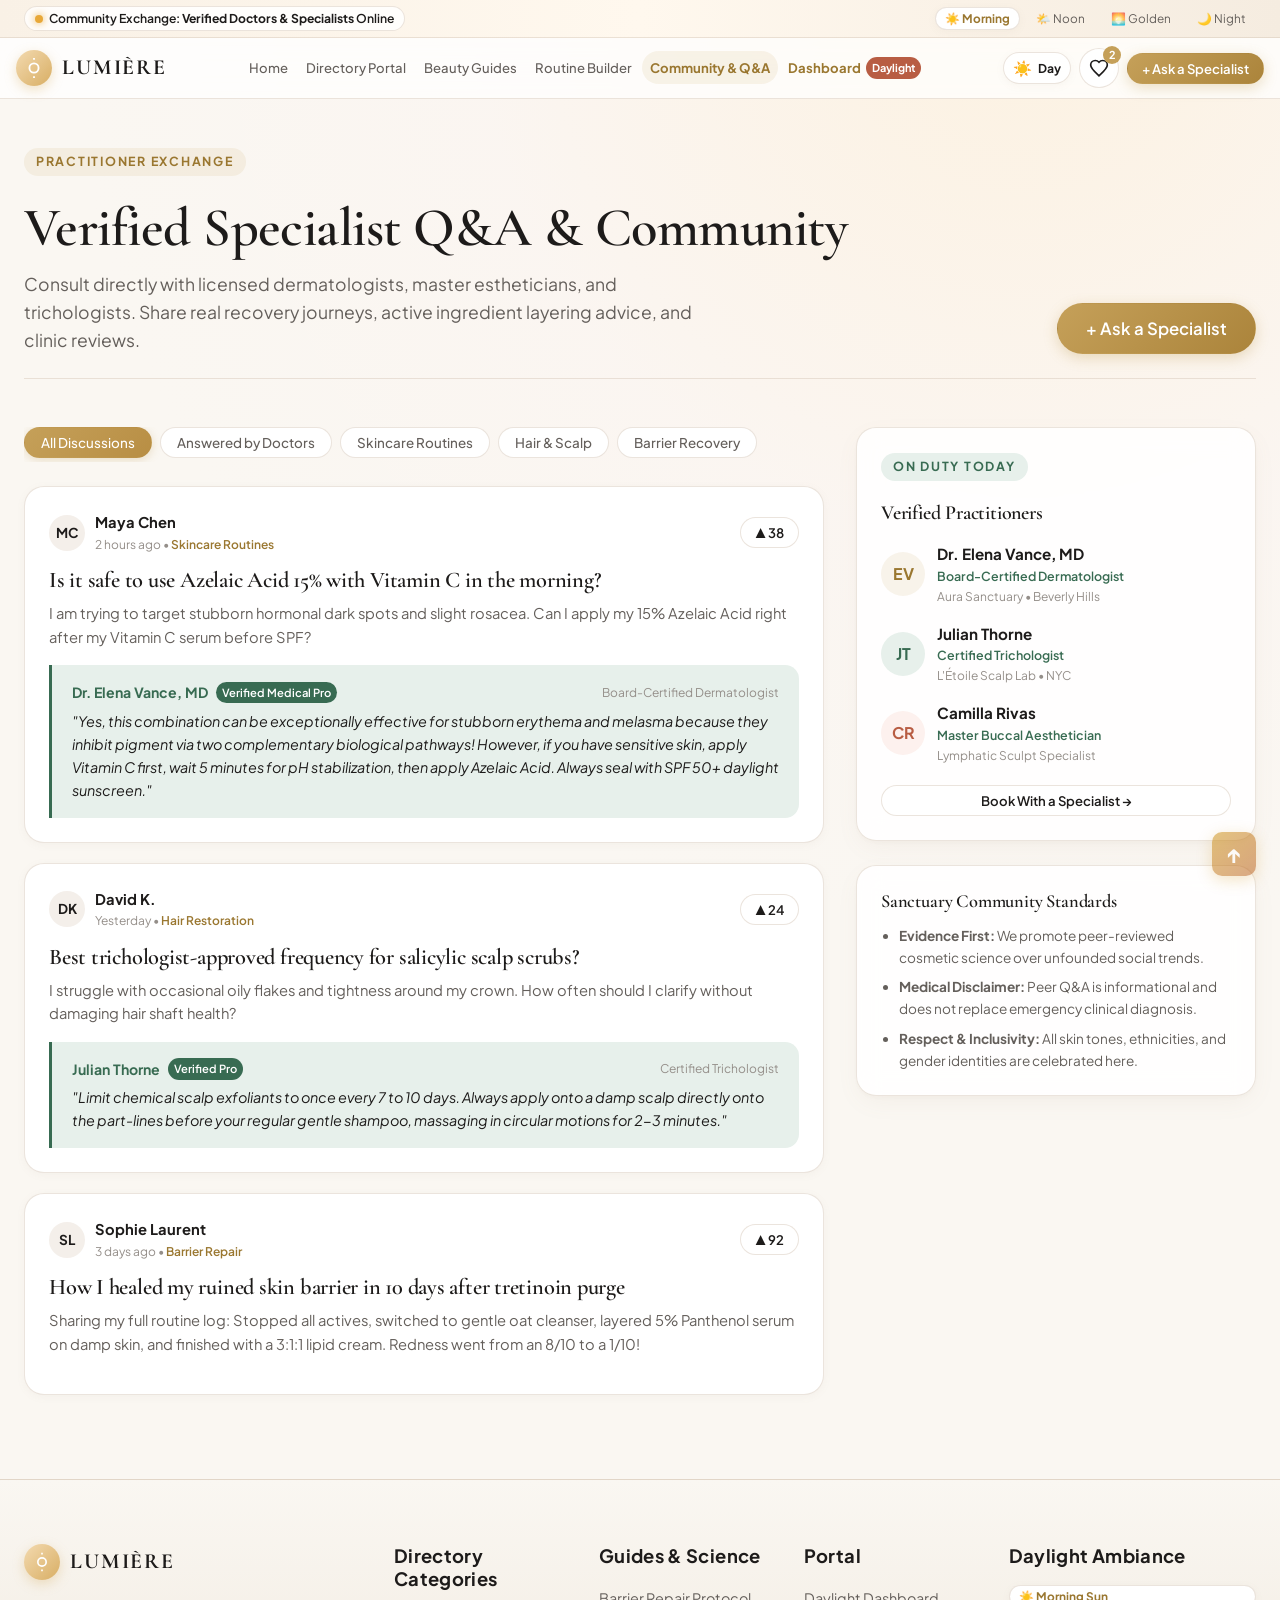
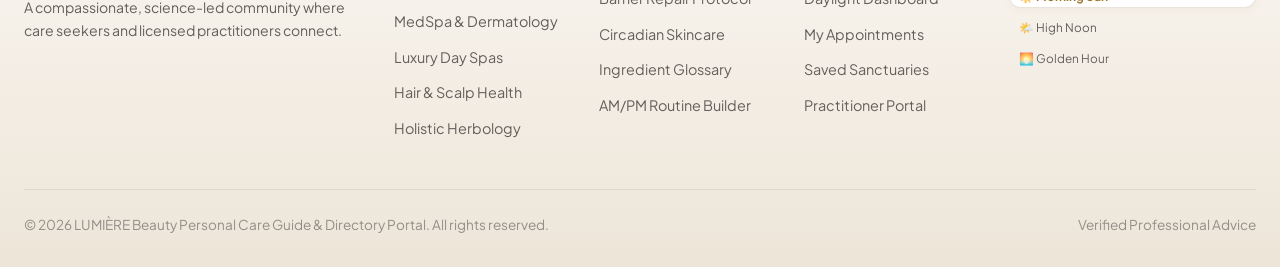
==== commit 535d5d17: "Fix mobile responsive layout, prevent horizontal overflow and add mobile navigation drawer" ====
--- a/community.html
+++ b/community.html
@@ -67,7 +67,18 @@
           <span class="count-pill bookmark-count-badge">2</span>
         </a>
         <button class="btn btn-primary btn-sm" onclick="openModal('ask-specialist-modal')">+ Ask a Specialist</button>
-      </div>
+        <button class="mobile-menu-btn" id="mobile-menu-btn" aria-label="Open Navigation Menu">☰</button>
+      </div>
+    </div>
+
+    <!-- Mobile Navigation Drawer -->
+    <div class="mobile-nav-drawer" id="mobile-nav-drawer">
+      <a href="index.html" class="mobile-nav-link">Home</a>
+      <a href="directory.html" class="mobile-nav-link">Directory Portal</a>
+      <a href="guides.html" class="mobile-nav-link">Beauty Guides</a>
+      <a href="routine-builder.html" class="mobile-nav-link">Routine Builder</a>
+      <a href="community.html" class="mobile-nav-link active">Community & Q&A</a>
+      <a href="dashboard.html" class="mobile-nav-link" style="color: var(--gold-dark); font-weight: 700;">Daylight Dashboard</a>
     </div>
   </header>
 
@@ -77,7 +88,7 @@
       <div style="display: flex; justify-content: space-between; align-items: flex-end; flex-wrap: wrap; gap: 20px; border-bottom: 1px solid var(--border-light); padding-bottom: 24px;">
         <div>
           <span class="section-tag">Practitioner Exchange</span>
-          <h1 style="font-size: 3.2rem; margin-top: 6px;">Verified Specialist Q&A & Community</h1>
+          <h1 style="margin-top: 6px;">Verified Specialist Q&A & Community</h1>
           <p style="color: var(--text-muted); font-size: 1.1rem; max-width: 680px; margin-top: 8px;">
             Consult directly with licensed dermatologists, master estheticians, and trichologists. Share real recovery journeys, active ingredient layering advice, and clinic reviews.
           </p>
--- a/css/style.css
+++ b/css/style.css
@@ -139,6 +139,9 @@
 html {
   scroll-behavior: smooth;
   font-size: 16px;
+  overflow-x: hidden;
+  max-width: 100%;
+  width: 100%;
 }
 
 body {
@@ -154,6 +157,9 @@
   display: flex;
   flex-direction: column;
   overflow-x: hidden;
+  max-width: 100%;
+  width: 100%;
+  position: relative;
   transition: background-color 0.4s ease, color 0.4s ease;
 }
 
@@ -163,6 +169,20 @@
   line-height: 1.25;
   color: var(--text-main);
   letter-spacing: -0.01em;
+  word-wrap: break-word;
+  overflow-wrap: break-word;
+}
+
+h1 {
+  font-size: clamp(2rem, 5vw, 3.4rem);
+}
+
+h2 {
+  font-size: clamp(1.6rem, 4vw, 2.6rem);
+}
+
+h3 {
+  font-size: clamp(1.3rem, 3vw, 2rem);
 }
 
 a {
@@ -1858,7 +1878,107 @@
   gap: 16px;
 }
 
-/* Responsive Straight Line Navigation */
+/* ==========================================================================
+   Responsive Grids & Layout Utilities
+   ========================================================================== */
+.circadian-timeline-grid {
+  display: grid;
+  grid-template-columns: repeat(3, 1fr);
+  gap: 24px;
+}
+
+.testimonial-grid {
+  display: grid;
+  grid-template-columns: repeat(3, 1fr);
+  gap: 24px;
+}
+
+.assessment-banner-grid {
+  display: grid;
+  grid-template-columns: 1.2fr 0.8fr;
+  gap: 40px;
+  align-items: center;
+  padding: 32px 0;
+}
+
+.form-row-grid {
+  display: grid;
+  grid-template-columns: 1fr 1fr;
+  gap: 16px;
+}
+
+.dashboard-two-col {
+  display: grid;
+  grid-template-columns: 1.2fr 0.8fr;
+  gap: 32px;
+}
+
+.directory-map-grid {
+  display: grid;
+  grid-template-columns: 1fr 1.5fr;
+  gap: 24px;
+}
+
+/* Mobile Navigation Drawer */
+.mobile-menu-btn {
+  display: none;
+  background: var(--bg-card);
+  border: 1px solid var(--border-light);
+  border-radius: var(--radius-sm);
+  width: 36px;
+  height: 36px;
+  align-items: center;
+  justify-content: center;
+  cursor: pointer;
+  font-size: 1.25rem;
+  color: var(--text-main);
+  transition: var(--transition);
+  padding: 0;
+  flex-shrink: 0;
+}
+
+.mobile-menu-btn:hover {
+  border-color: var(--gold-primary);
+  background: var(--bg-card-solid);
+}
+
+.mobile-nav-drawer {
+  display: none;
+  background: var(--bg-card-solid);
+  border-bottom: 2px solid var(--gold-light);
+  padding: 16px 20px;
+  flex-direction: column;
+  gap: 10px;
+  box-shadow: var(--shadow-md);
+  position: relative;
+  z-index: 99;
+}
+
+.mobile-nav-drawer.open {
+  display: flex;
+}
+
+.mobile-nav-link {
+  padding: 10px 14px;
+  font-size: 0.95rem;
+  font-weight: 600;
+  color: var(--text-main);
+  border-radius: var(--radius-sm);
+  text-decoration: none;
+  display: flex;
+  align-items: center;
+  justify-content: space-between;
+  transition: var(--transition);
+}
+
+.mobile-nav-link:hover, .mobile-nav-link.active {
+  background: var(--gold-soft);
+  color: var(--gold-dark);
+}
+
+/* ==========================================================================
+   Comprehensive Media Queries (Strict Prevention of Horizontal Overflow)
+   ========================================================================== */
 @media (max-width: 1320px) {
   .header-inner { padding: 10px 16px; gap: 8px; }
   .brand-text .title { font-size: 1.35rem; }
@@ -1873,13 +1993,70 @@
   .nav-link { padding: 5px 6px; font-size: 0.78rem; }
   .brand-logo { font-size: 1.25rem; }
   .brand-icon { width: 30px; height: 30px; }
+  .footer-grid { grid-template-columns: repeat(3, 1fr); gap: 32px; }
 }
 
 @media (max-width: 860px) {
   .main-nav { display: none; }
-  .top-daylight-bar { padding: 0 12px; font-size: 0.74rem; }
+  .mobile-menu-btn { display: inline-flex; }
+  .top-daylight-bar { padding: 0 10px; font-size: 0.74rem; justify-content: center; }
   .daylight-info-group { display: none; }
-  .daylight-mode-switcher { margin-left: auto; }
+  .daylight-mode-switcher { margin: 0 auto; gap: 4px; }
+  .header-inner { padding: 8px 14px; gap: 6px; }
+  
+  .circadian-timeline-grid { grid-template-columns: 1fr; gap: 16px; }
+  .testimonial-grid { grid-template-columns: 1fr; gap: 16px; }
+  .assessment-banner-grid { grid-template-columns: 1fr; gap: 24px; padding: 16px 0; text-align: center; }
+  .hero-grid { grid-template-columns: 1fr; gap: 32px; }
+  .daylight-forecast-banner { flex-direction: column; align-items: stretch; padding: 20px; gap: 16px; }
+  .community-layout { grid-template-columns: 1fr; gap: 24px; }
+  .dashboard-two-col { grid-template-columns: 1fr; gap: 24px; }
+  .dashboard-main-grid { grid-template-columns: 1fr; gap: 24px; }
+  .directory-map-grid { grid-template-columns: 1fr; gap: 20px; }
+
+  /* Scale down large headings on mobile so words never overflow */
+  h1, [style*="font-size: 3."], [style*="font-size: 2.8"] {
+    font-size: 2.1rem !important;
+    line-height: 1.2 !important;
+  }
+  h2, [style*="font-size: 2.6"], [style*="font-size: 2.5"], [style*="font-size: 2.2"] {
+    font-size: 1.65rem !important;
+    line-height: 1.25 !important;
+  }
+}
+
+@media (max-width: 768px) {
+  .footer-grid { grid-template-columns: 1fr 1fr; gap: 28px; }
+  .dashboard-stats-grid { grid-template-columns: repeat(2, 1fr); }
+  .form-row-grid { grid-template-columns: 1fr; gap: 12px; }
+}
+
+@media (max-width: 600px) {
+  .wizard-step-node { padding: 0 4px; }
+  .step-circle { width: 34px; height: 34px; font-size: 0.85rem; }
+  .step-node-label { font-size: 0.68rem; text-align: center; }
+  .option-cards-grid { grid-template-columns: 1fr; }
+  .routine-tabs { flex-direction: column; }
+  .filter-category-pills { overflow-x: auto; padding-bottom: 6px; }
+}
+
+@media (max-width: 520px) {
+  .footer-grid { grid-template-columns: 1fr; gap: 24px; }
+  .footer-bottom { flex-direction: column; text-align: center; gap: 12px; }
+  .dashboard-stats-grid { grid-template-columns: 1fr; }
+  .brand-text .title { font-size: 1.2rem; }
+  .brand-icon { width: 28px; height: 28px; }
+  .day-night-toggle-btn span:not(.toggle-icon) { display: none; }
+  .day-night-toggle-btn { padding: 6px 10px; }
+  .header-actions .btn-sm { padding: 5px 10px; font-size: 0.76rem; }
+  .btn-icon { width: 34px; height: 34px; }
+  
+  h1, [style*="font-size: 3."], [style*="font-size: 2.8"] {
+    font-size: 1.8rem !important;
+  }
+  h2, [style*="font-size: 2.6"], [style*="font-size: 2.5"], [style*="font-size: 2.2"] {
+    font-size: 1.45rem !important;
+  }
 }
 
 /* ==========================================================================
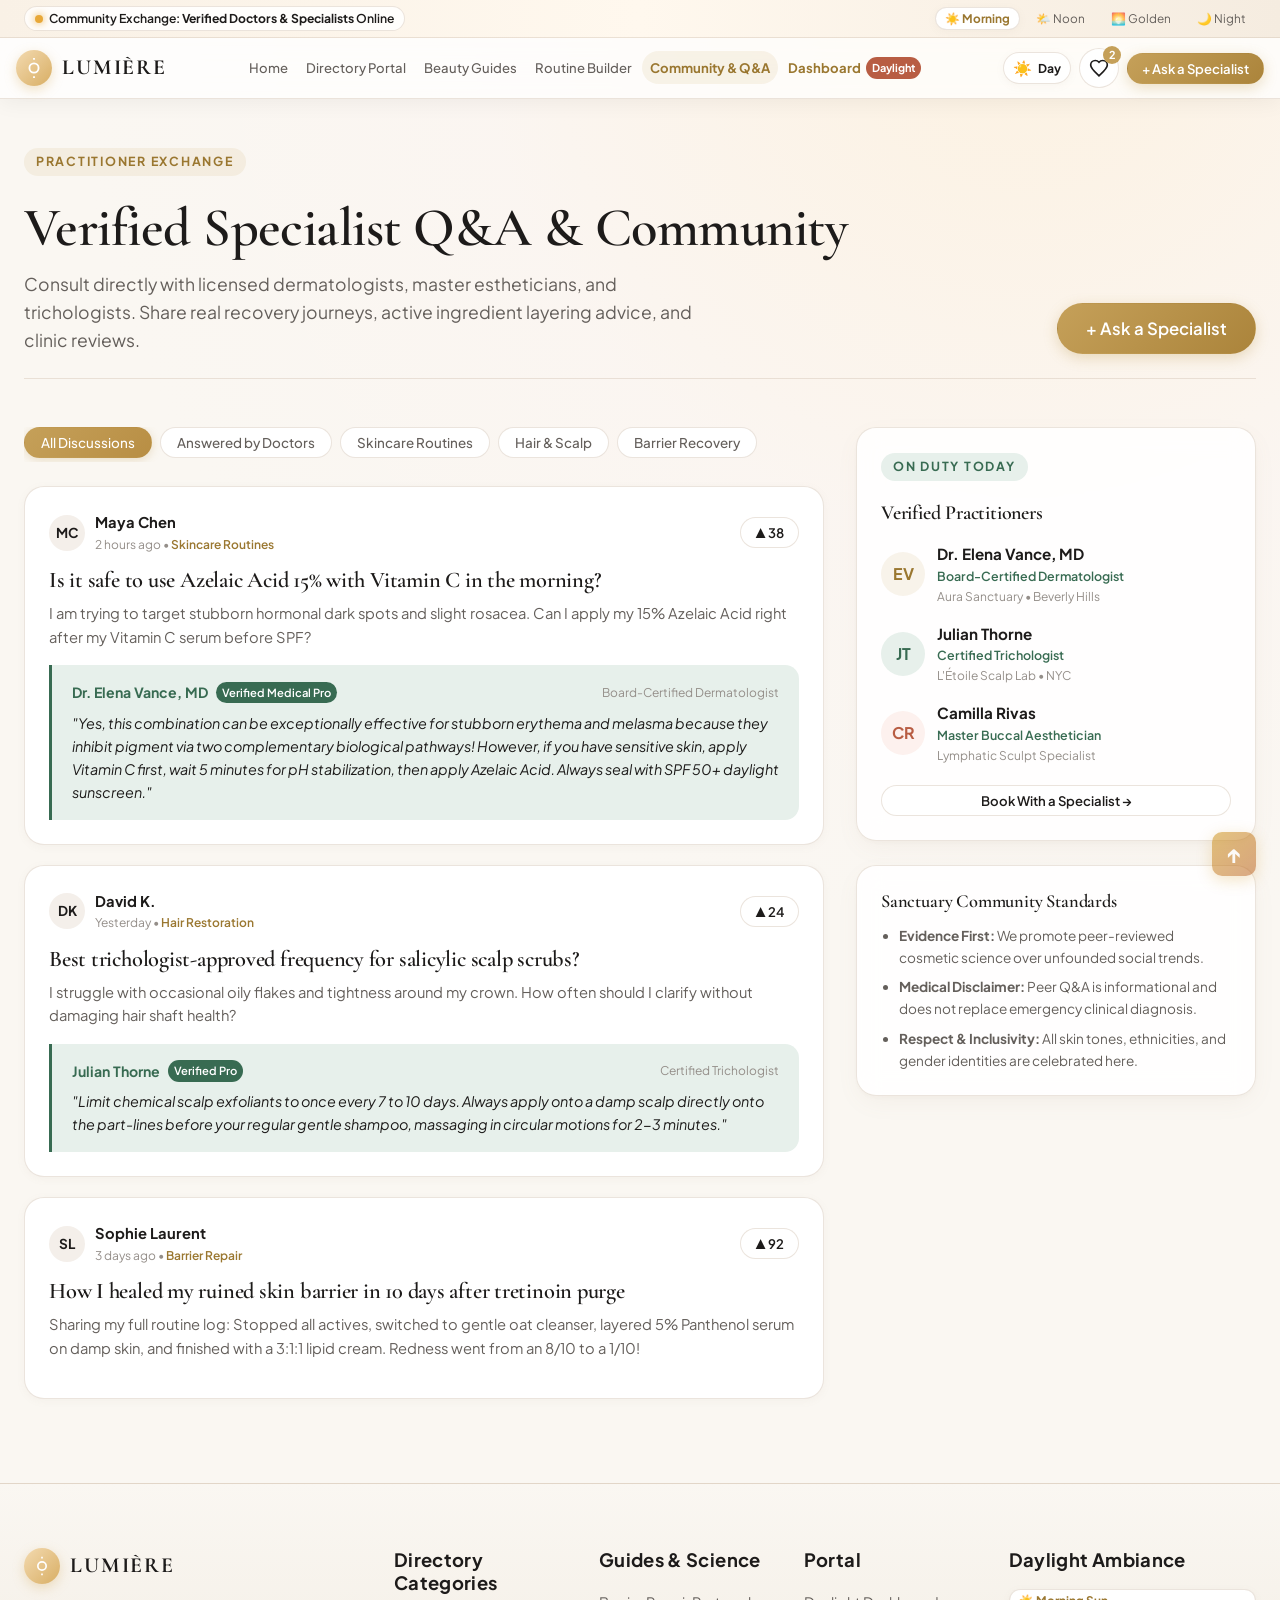
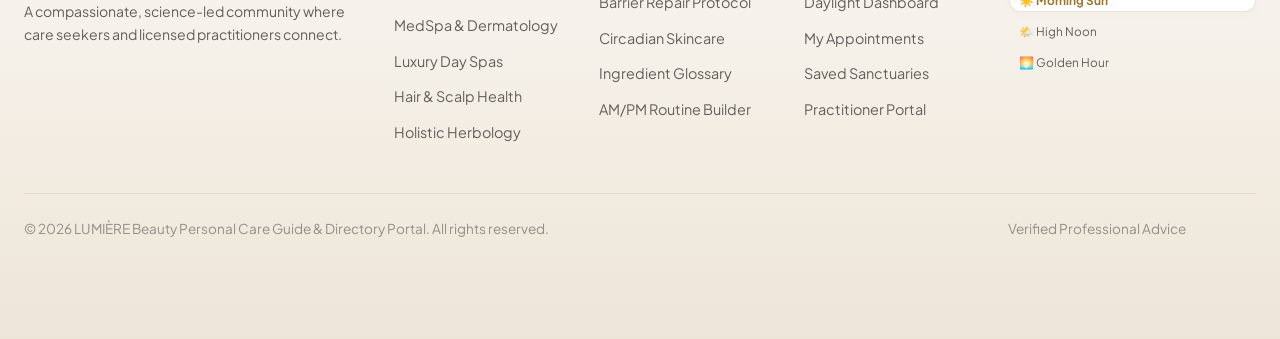
==== commit febce363: "s" ====
--- a/community.html
+++ b/community.html
@@ -10,6 +10,8 @@
 </head>
 <body data-page="community">
 
+  <!-- Sticky Header Container (Viewport Sticky) -->
+  <div class="sticky-header-wrapper">
   <!-- Daylight Top Ambience Bar (Strict Straight Line) -->
   <div class="top-daylight-bar">
     <div class="daylight-info-group">
@@ -73,14 +75,32 @@
 
     <!-- Mobile Navigation Drawer -->
     <div class="mobile-nav-drawer" id="mobile-nav-drawer">
-      <a href="index.html" class="mobile-nav-link">Home</a>
-      <a href="directory.html" class="mobile-nav-link">Directory Portal</a>
-      <a href="guides.html" class="mobile-nav-link">Beauty Guides</a>
-      <a href="routine-builder.html" class="mobile-nav-link">Routine Builder</a>
-      <a href="community.html" class="mobile-nav-link active">Community & Q&A</a>
-      <a href="dashboard.html" class="mobile-nav-link" style="color: var(--gold-dark); font-weight: 700;">Daylight Dashboard</a>
+      <div class="mobile-nav-links">
+        <a href="index.html" class="mobile-nav-link">Home</a>
+        <a href="directory.html" class="mobile-nav-link">Directory Portal</a>
+        <a href="guides.html" class="mobile-nav-link">Beauty Guides</a>
+        <a href="routine-builder.html" class="mobile-nav-link">Routine Builder</a>
+        <a href="community.html" class="mobile-nav-link active">Community & Q&A</a>
+        <a href="dashboard.html" class="mobile-nav-link" style="color: var(--gold-dark); font-weight: 700;">Daylight Dashboard</a>
+      </div>
+      <div class="mobile-drawer-actions">
+        <div class="mobile-drawer-tools-row">
+          <button class="day-night-toggle-btn" aria-label="Toggle Day / Night Mode">
+            <span class="toggle-icon">☀️</span>
+            <span>Day</span>
+          </button>
+          <a href="dashboard.html" class="mobile-saved-pill" title="Saved Sanctuaries">
+            <svg width="18" height="18" fill="none" stroke="currentColor" stroke-width="2" viewBox="0 0 24 24">
+              <path d="M12 21.35l-1.45-1.32C5.4 15.36 2 12.28 2 8.5 2 5.42 4.42 3 7.5 3c1.74 0 3.41.81 4.5 2.09C13.09 3.81 14.76 3 16.5 3 19.58 3 22 5.42 22 8.5c0 3.78-3.4 6.86-8.55 11.54L12 21.35z"/>
+            </svg>
+            <span>Saved (<strong class="bookmark-count-badge">2</strong>)</span>
+          </a>
+        </div>
+        <a href="routine-builder.html" class="btn btn-primary mobile-drawer-cta">Build Routine &rarr;</a>
+      </div>
     </div>
   </header>
+  </div>
 
   <!-- Page Header -->
   <section class="section-tight" style="padding-bottom: 24px;">
--- a/css/style.css
+++ b/css/style.css
@@ -139,7 +139,7 @@
 html {
   scroll-behavior: smooth;
   font-size: 16px;
-  overflow-x: hidden;
+  overflow-x: clip;
   max-width: 100%;
   width: 100%;
 }
@@ -156,11 +156,20 @@
   min-height: 100vh;
   display: flex;
   flex-direction: column;
-  overflow-x: hidden;
+  overflow-x: clip;
   max-width: 100%;
   width: 100%;
   position: relative;
   transition: background-color 0.4s ease, color 0.4s ease;
+}
+
+/* Sticky Header Container across all pages */
+.sticky-header-wrapper {
+  position: sticky;
+  top: 0;
+  z-index: 1000;
+  width: 100%;
+  box-shadow: 0 4px 20px rgba(0, 0, 0, 0.05);
 }
 
 h1, h2, h3, h4, .font-serif {
@@ -684,6 +693,19 @@
   color: #E2A738;
 }
 
+[data-theme="night"] .hero-badge,
+[data-daylight="night"] .hero-badge {
+  background: rgba(229, 184, 105, 0.14);
+  border-color: rgba(229, 184, 105, 0.35);
+  color: #F7CB7F;
+  box-shadow: 0 0 16px rgba(229, 184, 105, 0.15);
+}
+
+[data-theme="night"] .hero-badge .sparkle,
+[data-daylight="night"] .hero-badge .sparkle {
+  color: #F7CB7F;
+}
+
 .hero-title {
   font-size: 3.8rem;
   line-height: 1.1;
@@ -1026,17 +1048,34 @@
 
 .directory-card-footer {
   margin-top: auto;
-  padding-top: 18px;
+  padding-top: 16px;
   border-top: 1px solid var(--border-light);
   display: flex;
   align-items: center;
   justify-content: space-between;
+  gap: 12px;
+  flex-wrap: wrap;
 }
 
 .price-indicator {
   font-weight: 700;
   font-size: 0.95rem;
   color: var(--gold-dark);
+  letter-spacing: 0.05em;
+  white-space: nowrap;
+}
+
+.directory-card-actions {
+  display: flex;
+  align-items: center;
+  gap: 8px;
+  flex-wrap: wrap;
+}
+
+.directory-card-actions .btn {
+  padding: 7px 14px;
+  font-size: 0.82rem;
+  white-space: nowrap;
 }
 
 /* ==========================================================================
@@ -1829,7 +1868,7 @@
 .site-footer {
   background: linear-gradient(180deg, #FAF7F2 0%, #EDE5D8 100%);
   border-top: 1px solid var(--border-light);
-  padding: 64px 0 32px 0;
+  padding: 64px 0 100px 0;
   margin-top: auto;
 }
 
@@ -1876,6 +1915,29 @@
   color: var(--text-subtle);
   flex-wrap: wrap;
   gap: 16px;
+  padding-right: 70px;
+}
+
+.footer-legal-links {
+  display: flex;
+  align-items: center;
+  flex-wrap: wrap;
+  gap: 20px;
+}
+
+.footer-legal-links a {
+  color: var(--text-subtle);
+  transition: var(--transition);
+  text-decoration: none;
+}
+
+.footer-legal-links a:hover {
+  color: var(--gold-dark);
+}
+
+.practitioner-login-link {
+  color: var(--gold-dark) !important;
+  font-weight: 600;
 }
 
 /* ==========================================================================
@@ -1946,16 +2008,31 @@
   display: none;
   background: var(--bg-card-solid);
   border-bottom: 2px solid var(--gold-light);
-  padding: 16px 20px;
+  padding: 18px 22px;
   flex-direction: column;
-  gap: 10px;
-  box-shadow: var(--shadow-md);
-  position: relative;
+  gap: 16px;
+  box-shadow: 0 12px 30px rgba(0, 0, 0, 0.12);
+  position: absolute;
+  top: 100%;
+  left: 0;
+  right: 0;
   z-index: 99;
 }
 
+[data-theme="night"] .mobile-nav-drawer {
+  background: #15151D;
+  border-bottom-color: rgba(229, 184, 105, 0.35);
+  box-shadow: 0 16px 36px rgba(0, 0, 0, 0.7);
+}
+
 .mobile-nav-drawer.open {
   display: flex;
+}
+
+.mobile-nav-links {
+  display: flex;
+  flex-direction: column;
+  gap: 6px;
 }
 
 .mobile-nav-link {
@@ -1976,8 +2053,79 @@
   color: var(--gold-dark);
 }
 
+.mobile-drawer-actions {
+  border-top: 1px solid var(--border-light);
+  padding-top: 16px;
+  display: flex;
+  flex-direction: column;
+  gap: 12px;
+}
+
+.mobile-drawer-tools-row {
+  display: flex;
+  align-items: center;
+  justify-content: space-between;
+  gap: 10px;
+}
+
+.mobile-drawer-actions .day-night-toggle-btn {
+  padding: 7px 14px;
+  font-size: 0.84rem;
+  display: inline-flex !important;
+}
+
+.mobile-drawer-actions .day-night-toggle-btn span:not(.toggle-icon) {
+  display: inline !important;
+}
+
+.mobile-saved-pill {
+  display: inline-flex;
+  align-items: center;
+  gap: 8px;
+  background: var(--bg-card);
+  border: 1px solid var(--border-light);
+  border-radius: var(--radius-full);
+  padding: 7px 14px;
+  font-size: 0.84rem;
+  font-weight: 600;
+  color: var(--text-main);
+  transition: var(--transition);
+  text-decoration: none;
+}
+
+.mobile-saved-pill:hover {
+  border-color: var(--gold-primary);
+  color: var(--gold-dark);
+}
+
+[data-theme="night"] .mobile-saved-pill {
+  background: #1C1C26;
+  border-color: rgba(229, 184, 105, 0.25);
+  color: #F8F6F0;
+}
+
+[data-theme="night"] .mobile-saved-pill:hover {
+  border-color: var(--gold-primary);
+  color: var(--gold-light);
+}
+
+[data-theme="night"] .mobile-drawer-actions .day-night-toggle-btn {
+  background: #1C1C26;
+  border-color: rgba(229, 184, 105, 0.25);
+  color: #F8F6F0;
+}
+
+.mobile-drawer-cta {
+  width: 100%;
+  text-align: center;
+  padding: 12px 20px;
+  font-size: 0.94rem;
+  font-weight: 700;
+  border-radius: var(--radius-full);
+}
+
 /* ==========================================================================
-   Comprehensive Media Queries (Strict Prevention of Horizontal Overflow)
+   Comprehensive Media Queries (1024px Tablet & Mobile Breakpoints)
    ========================================================================== */
 @media (max-width: 1320px) {
   .header-inner { padding: 10px 16px; gap: 8px; }
@@ -1988,21 +2136,31 @@
   .day-night-toggle-btn { padding: 5px 9px; font-size: 0.76rem; }
 }
 
-@media (max-width: 1080px) {
-  .nav-badge { display: none; }
-  .nav-link { padding: 5px 6px; font-size: 0.78rem; }
-  .brand-logo { font-size: 1.25rem; }
-  .brand-icon { width: 30px; height: 30px; }
-  .footer-grid { grid-template-columns: repeat(3, 1fr); gap: 32px; }
-}
-
-@media (max-width: 860px) {
-  .main-nav { display: none; }
-  .mobile-menu-btn { display: inline-flex; }
-  .top-daylight-bar { padding: 0 10px; font-size: 0.74rem; justify-content: center; }
-  .daylight-info-group { display: none; }
-  .daylight-mode-switcher { margin: 0 auto; gap: 4px; }
-  .header-inner { padding: 8px 14px; gap: 6px; }
+/* Tablet & Mobile Breakpoint: 1024px and below - Actions Move Inside Hamburger */
+@media (max-width: 1024px) {
+  .main-nav { 
+    display: none !important; 
+  }
+  
+  /* Hide the 3 desktop buttons (Day/Night, Saved heart, Build Routine) in the header */
+  .header-actions > *:not(.mobile-menu-btn) { 
+    display: none !important; 
+  }
+  
+  /* Show the hamburger menu button in the header */
+  .mobile-menu-btn { 
+    display: inline-flex !important; 
+  }
+  
+  .header-inner { 
+    padding: 10px 18px; 
+    justify-content: space-between; 
+  }
+  
+  .footer-grid { 
+    grid-template-columns: repeat(3, 1fr); 
+    gap: 32px; 
+  }
   
   .circadian-timeline-grid { grid-template-columns: 1fr; gap: 16px; }
   .testimonial-grid { grid-template-columns: 1fr; gap: 16px; }
@@ -2014,7 +2172,7 @@
   .dashboard-main-grid { grid-template-columns: 1fr; gap: 24px; }
   .directory-map-grid { grid-template-columns: 1fr; gap: 20px; }
 
-  /* Scale down large headings on mobile so words never overflow */
+  /* Scale down large headings on tablet/mobile so words never overflow */
   h1, [style*="font-size: 3."], [style*="font-size: 2.8"] {
     font-size: 2.1rem !important;
     line-height: 1.2 !important;
@@ -2025,6 +2183,13 @@
   }
 }
 
+@media (max-width: 860px) {
+  .top-daylight-bar { padding: 0 10px; font-size: 0.74rem; justify-content: center; }
+  .daylight-info-group { display: none; }
+  .daylight-mode-switcher { margin: 0 auto; gap: 4px; }
+  .header-inner { padding: 8px 14px; gap: 6px; }
+}
+
 @media (max-width: 768px) {
   .footer-grid { grid-template-columns: 1fr 1fr; gap: 28px; }
   .dashboard-stats-grid { grid-template-columns: repeat(2, 1fr); }
@@ -2032,6 +2197,18 @@
 }
 
 @media (max-width: 600px) {
+  .container { padding: 0 16px; }
+  .directory-grid { grid-template-columns: 1fr !important; }
+  .guide-grid { grid-template-columns: 1fr !important; }
+  .package-showcase-grid { grid-template-columns: 1fr !important; }
+  .directory-card-content { padding: 18px 16px; }
+  .floating-back-to-top {
+    bottom: 16px;
+    right: 16px;
+    width: 38px;
+    height: 38px;
+    font-size: 1.1rem;
+  }
   .wizard-step-node { padding: 0 4px; }
   .step-circle { width: 34px; height: 34px; font-size: 0.85rem; }
   .step-node-label { font-size: 0.68rem; text-align: center; }
@@ -2041,8 +2218,43 @@
 }
 
 @media (max-width: 520px) {
+  .directory-card-footer {
+    display: flex;
+    flex-direction: column;
+    align-items: stretch;
+    gap: 12px;
+  }
+  .directory-card-footer .price-indicator {
+    align-self: flex-start;
+  }
+  .directory-card-actions {
+    width: 100%;
+    display: grid;
+    grid-template-columns: 1fr 1fr;
+    gap: 8px;
+  }
+  .directory-card-actions .btn {
+    width: 100%;
+    padding: 8px 6px;
+    font-size: 0.8rem;
+    text-align: center;
+    justify-content: center;
+    white-space: nowrap;
+  }
+  .site-footer { padding: 48px 0 110px 0 !important; }
   .footer-grid { grid-template-columns: 1fr; gap: 24px; }
-  .footer-bottom { flex-direction: column; text-align: center; gap: 12px; }
+  .footer-bottom { 
+    flex-direction: column; 
+    text-align: center; 
+    align-items: center; 
+    gap: 14px; 
+    padding-right: 0; 
+  }
+  .footer-legal-links { 
+    justify-content: center; 
+    gap: 10px 16px; 
+    font-size: 0.82rem; 
+  }
   .dashboard-stats-grid { grid-template-columns: 1fr; }
   .brand-text .title { font-size: 1.2rem; }
   .brand-icon { width: 28px; height: 28px; }
@@ -2141,6 +2353,548 @@
 }
 
 /* ==========================================================================
+   Circadian Assessment Section (Homepage Night Mode Contrast Fix)
+   ========================================================================== */
+.circadian-assessment-section {
+  background: linear-gradient(135deg, rgba(231, 240, 235, 0.6) 0%, rgba(250, 247, 242, 0.8) 100%);
+  border-top: 1px solid var(--border-light);
+  border-bottom: 1px solid var(--border-light);
+}
+
+[data-theme="night"] .circadian-assessment-section,
+[data-daylight="night"] .circadian-assessment-section {
+  background: linear-gradient(135deg, #16161F 0%, #111117 100%) !important;
+  border-color: rgba(240, 220, 190, 0.12) !important;
+}
+
+[data-theme="night"] .circadian-assessment-section .section-tag,
+[data-daylight="night"] .circadian-assessment-section .section-tag {
+  background: rgba(82, 166, 121, 0.22) !important;
+  color: #6EE7B7 !important;
+}
+
+[data-theme="night"] .circadian-assessment-section h2,
+[data-daylight="night"] .circadian-assessment-section h2 {
+  color: #F4F1EA !important;
+}
+
+[data-theme="night"] .circadian-assessment-section p,
+[data-daylight="night"] .circadian-assessment-section p {
+  color: #D1CBC3 !important;
+}
+
+/* ==========================================================================
+   Daylight Club Section (Homepage Night Mode Contrast Fix)
+   ========================================================================== */
+.daylight-club-section {
+  background: linear-gradient(135deg, #FFFDF9 0%, #F5ECE0 100%);
+  border-top: 1px solid var(--border-light);
+  border-bottom: 1px solid var(--border-light);
+}
+
+[data-theme="night"] .daylight-club-section,
+[data-daylight="night"] .daylight-club-section {
+  background: linear-gradient(135deg, #181822 0%, #111118 100%) !important;
+  border-color: rgba(240, 220, 190, 0.12) !important;
+}
+
+[data-theme="night"] .daylight-club-section h2,
+[data-daylight="night"] .daylight-club-section h2 {
+  color: #F4F1EA !important;
+}
+
+[data-theme="night"] .daylight-club-section p,
+[data-daylight="night"] .daylight-club-section p {
+  color: #D1CBC3 !important;
+}
+
+[data-theme="night"] .daylight-club-section input,
+[data-daylight="night"] .daylight-club-section input {
+  background: #14141C !important;
+  border-color: rgba(240, 220, 190, 0.25) !important;
+  color: #F4F1EA !important;
+}
+
+/* ==========================================================================
+   Circadian Framework Card (Beauty Guides Night Mode Contrast Fix)
+   ========================================================================== */
+.circadian-framework-card {
+  padding: clamp(20px, 4vw, 40px);
+  background: linear-gradient(135deg, rgba(255, 252, 248, 0.95) 0%, rgba(246, 238, 228, 0.9) 100%);
+  border: 1px solid var(--border-light);
+}
+
+[data-theme="night"] .circadian-framework-card,
+[data-daylight="night"] .circadian-framework-card {
+  background: linear-gradient(135deg, #181822 0%, #121219 100%) !important;
+  border-color: rgba(240, 220, 190, 0.15) !important;
+}
+
+[data-theme="night"] .circadian-framework-card h3,
+[data-daylight="night"] .circadian-framework-card h3 {
+  color: #F4F1EA !important;
+}
+
+[data-theme="night"] .circadian-framework-card p,
+[data-daylight="night"] .circadian-framework-card p {
+  color: #D1CBC3 !important;
+}
+
+[data-theme="night"] .circadian-framework-card .section-tag,
+[data-daylight="night"] .circadian-framework-card .section-tag {
+  background: rgba(229, 184, 105, 0.16) !important;
+  color: #F7CB7F !important;
+}
+
+/* ==========================================================================
+   Circadian Blueprint Card (Routine Builder Night Mode Contrast Fix)
+   ========================================================================== */
+.circadian-blueprint-card {
+  padding: clamp(20px, 4vw, 36px);
+  background: linear-gradient(135deg, rgba(255, 255, 255, 0.95) 0%, rgba(252, 246, 238, 0.9) 100%);
+  border: 1px solid var(--border-light);
+}
+
+[data-theme="night"] .circadian-blueprint-card,
+[data-daylight="night"] .circadian-blueprint-card {
+  background: linear-gradient(135deg, #181822 0%, #121219 100%) !important;
+  border-color: rgba(240, 220, 190, 0.15) !important;
+}
+
+[data-theme="night"] .circadian-blueprint-card h2,
+[data-daylight="night"] .circadian-blueprint-card h2 {
+  color: #F4F1EA !important;
+}
+
+[data-theme="night"] .circadian-blueprint-card .section-tag,
+[data-daylight="night"] .circadian-blueprint-card .section-tag {
+  background: rgba(229, 184, 105, 0.16) !important;
+  color: #F7CB7F !important;
+}
+
+.guideline-box-am {
+  display: flex;
+  align-items: center;
+  gap: 10px;
+  margin-bottom: 20px;
+  font-size: 0.92rem;
+  color: var(--gold-dark);
+  background: var(--gold-soft);
+  padding: 12px 18px;
+  border-radius: var(--radius-md);
+  border: 1px solid transparent;
+}
+
+[data-theme="night"] .guideline-box-am,
+[data-daylight="night"] .guideline-box-am {
+  background: rgba(229, 184, 105, 0.12) !important;
+  color: #F7CB7F !important;
+  border-color: rgba(229, 184, 105, 0.25) !important;
+}
+
+.guideline-box-pm {
+  display: flex;
+  align-items: center;
+  gap: 10px;
+  margin-bottom: 20px;
+  font-size: 0.92rem;
+  color: var(--sage-primary);
+  background: var(--sage-light);
+  padding: 12px 18px;
+  border-radius: var(--radius-md);
+  border: 1px solid transparent;
+}
+
+[data-theme="night"] .guideline-box-pm,
+[data-daylight="night"] .guideline-box-pm {
+  background: rgba(82, 166, 121, 0.15) !important;
+  color: #6EE7B7 !important;
+  border-color: rgba(82, 166, 121, 0.25) !important;
+}
+
+/* ==========================================================================
+   Skin Mood Log Card (Dashboard Contrast Fix)
+   ========================================================================== */
+.skin-mood-card {
+  padding: 24px;
+  background: linear-gradient(135deg, rgba(255, 252, 248, 0.95) 0%, rgba(246, 238, 228, 0.9) 100%);
+  border: 1px solid var(--border-light);
+  border-radius: var(--radius-lg);
+}
+
+[data-theme="night"] .skin-mood-card,
+[data-daylight="night"] .skin-mood-card {
+  background: #171720 !important;
+  border-color: rgba(240, 220, 190, 0.14) !important;
+}
+
+[data-theme="night"] .skin-mood-card h4,
+[data-daylight="night"] .skin-mood-card h4 {
+  color: #F4F1EA !important;
+}
+
+[data-theme="night"] .skin-mood-card p,
+[data-daylight="night"] .skin-mood-card p {
+  color: #D1CBC3 !important;
+}
+
+[data-theme="night"] .skin-mood-card textarea,
+[data-daylight="night"] .skin-mood-card textarea {
+  background: #101016 !important;
+  border-color: rgba(240, 220, 190, 0.18) !important;
+  color: #F4F1EA !important;
+}
+
+/* ==========================================================================
+   Dedicated Dashboard Header & Navigation
+   ========================================================================== */
+.dashboard-header {
+  position: sticky;
+  top: 0;
+  z-index: 1000;
+  background: var(--bg-glass);
+  backdrop-filter: blur(16px);
+  -webkit-backdrop-filter: blur(16px);
+  border-bottom: 1px solid var(--border-light);
+  width: 100%;
+  box-shadow: 0 4px 20px rgba(0, 0, 0, 0.05);
+}
+
+[data-theme="night"] .dashboard-header {
+  background: rgba(17, 17, 24, 0.94);
+  border-bottom-color: rgba(240, 220, 190, 0.12);
+}
+
+.dashboard-header-inner {
+  max-width: 1440px;
+  margin: 0 auto;
+  padding: 12px 24px;
+  display: flex;
+  align-items: center;
+  justify-content: space-between;
+  gap: 16px;
+  flex-wrap: nowrap;
+}
+
+.dashboard-header-actions {
+  display: flex;
+  align-items: center;
+  gap: 10px;
+}
+
+.dash-user-profile-btn {
+  display: inline-flex;
+  align-items: center;
+  gap: 8px;
+  padding: 5px 14px 5px 6px;
+  border-radius: var(--radius-full);
+  background: var(--bg-card-solid);
+  border: 1px solid var(--border-light);
+  color: var(--text-main);
+  cursor: pointer;
+  font-size: 0.86rem;
+  font-weight: 600;
+  transition: var(--transition);
+}
+
+.dash-user-profile-btn:hover {
+  border-color: var(--gold-primary);
+  box-shadow: var(--shadow-sm);
+  transform: translateY(-1px);
+}
+
+.dash-avatar-circle {
+  width: 30px;
+  height: 30px;
+  border-radius: 50%;
+  background: linear-gradient(135deg, #F3DAB0 0%, #D8AE64 100%);
+  color: #FFFFFF;
+  display: flex;
+  align-items: center;
+  justify-content: center;
+  font-size: 0.8rem;
+  font-weight: 700;
+}
+
+.dash-logout-btn {
+  display: inline-flex;
+  align-items: center;
+  gap: 6px;
+  padding: 7px 14px;
+  border-radius: var(--radius-full);
+  background: rgba(184, 93, 67, 0.08);
+  border: 1px solid rgba(184, 93, 67, 0.25);
+  color: var(--terracotta);
+  cursor: pointer;
+  font-size: 0.84rem;
+  font-weight: 600;
+  transition: var(--transition);
+}
+
+.dash-logout-btn:hover {
+  background: var(--terracotta);
+  color: #FFFFFF;
+  box-shadow: 0 4px 12px rgba(184, 93, 67, 0.25);
+  transform: translateY(-1px);
+}
+
+[data-theme="night"] .dash-user-profile-btn {
+  background: #1C1C26;
+  border-color: rgba(240, 220, 190, 0.16);
+  color: #F4F1EA;
+}
+
+[data-theme="night"] .dash-logout-btn {
+  background: rgba(226, 114, 91, 0.12);
+  border-color: rgba(226, 114, 91, 0.3);
+  color: #F87171;
+}
+
+[data-theme="night"] .dash-logout-btn:hover {
+  background: #E2725B;
+  color: #FFFFFF;
+}
+
+/* ==========================================================================
+   Hydration Tracker Card & Spacing (Layout Fix)
+   ========================================================================== */
+.hydration-tracker-card {
+  padding: 28px !important;
+  margin-bottom: 28px;
+}
+
+.hydration-header-row {
+  display: flex;
+  justify-content: space-between;
+  align-items: center;
+  margin-bottom: 8px;
+  flex-wrap: wrap;
+  gap: 10px;
+}
+
+.water-cups-row {
+  display: grid !important;
+  grid-template-columns: repeat(8, 1fr) !important;
+  gap: 10px !important;
+  margin: 22px 0 16px 0 !important;
+  padding: 4px 0 !important;
+}
+
+.water-cup-btn {
+  width: 100% !important;
+  min-width: 48px !important;
+  height: 56px !important;
+  border-radius: 8px 8px 12px 12px !important;
+  border: 2px solid #C4DCEE !important;
+  background: rgba(220, 240, 255, 0.25) !important;
+  cursor: pointer;
+  display: flex !important;
+  align-items: flex-end !important;
+  justify-content: center !important;
+  padding: 0 2px 6px 2px !important;
+  font-size: 0.72rem !important;
+  font-weight: 700 !important;
+  color: #2B6CB0 !important;
+  transition: var(--transition) !important;
+}
+
+.water-cup-btn:hover {
+  transform: translateY(-2px);
+  border-color: #2B6CB0 !important;
+  box-shadow: 0 4px 10px rgba(43, 108, 176, 0.2);
+}
+
+.water-cup-btn.filled {
+  background: linear-gradient(180deg, #4299E1 0%, #2B6CB0 100%) !important;
+  border-color: #2B6CB0 !important;
+  color: #FFFFFF !important;
+  box-shadow: 0 3px 10px rgba(43, 108, 176, 0.3) !important;
+}
+
+.hydration-tip-box {
+  background: rgba(43, 108, 176, 0.08);
+  border-left: 3px solid #2B6CB0;
+  border-radius: 0 var(--radius-sm) var(--radius-sm) 0;
+  padding: 12px 16px;
+  font-size: 0.82rem;
+  color: var(--text-muted);
+  line-height: 1.5;
+  margin-top: 14px;
+}
+
+[data-theme="night"] .water-cup-btn {
+  border-color: rgba(99, 179, 237, 0.35) !important;
+  background: rgba(43, 108, 176, 0.16) !important;
+  color: #90CDF4 !important;
+}
+
+[data-theme="night"] .water-cup-btn.filled {
+  background: linear-gradient(180deg, #3182CE 0%, #1A365D 100%) !important;
+  border-color: #4299E1 !important;
+  color: #FFFFFF !important;
+  box-shadow: 0 0 12px rgba(66, 153, 225, 0.35) !important;
+}
+
+[data-theme="night"] .hydration-tip-box {
+  background: rgba(43, 108, 176, 0.16);
+  border-left-color: #4299E1;
+  color: #D1CBC3;
+}
+
+@media (max-width: 768px) {
+  .water-cups-row {
+    grid-template-columns: repeat(4, 1fr) !important;
+  }
+}
+
+@media (max-width: 400px) {
+  .water-cups-row {
+    grid-template-columns: repeat(4, 1fr) !important;
+    gap: 8px !important;
+  }
+  .water-cup-btn {
+    min-width: 36px !important;
+    height: 50px !important;
+    font-size: 0.66rem !important;
+  }
+}
+
+/* ==========================================================================
+   Saved Sanctuaries List (Mobile 360 Layout Fix)
+   ========================================================================== */
+.saved-sanctuary-item {
+  display: flex;
+  align-items: center;
+  gap: 12px;
+  background: var(--bg-card-solid);
+  border: 1px solid var(--border-light);
+  border-radius: var(--radius-md);
+  padding: 12px 16px;
+  margin-bottom: 12px;
+  transition: var(--transition);
+  min-width: 0;
+}
+
+.saved-sanctuary-item:hover {
+  border-color: var(--gold-light);
+  box-shadow: var(--shadow-sm);
+}
+
+.saved-sanctuary-thumb {
+  width: 52px;
+  height: 52px;
+  border-radius: var(--radius-sm);
+  object-fit: cover;
+  flex-shrink: 0;
+}
+
+.saved-sanctuary-info {
+  flex: 1;
+  min-width: 0;
+  overflow: hidden;
+}
+
+.saved-sanctuary-title {
+  font-size: 0.98rem;
+  font-weight: 700;
+  margin-bottom: 2px;
+  white-space: nowrap;
+  overflow: hidden;
+  text-overflow: ellipsis;
+}
+
+.saved-sanctuary-sub {
+  font-size: 0.78rem;
+  color: var(--text-muted);
+  white-space: nowrap;
+  overflow: hidden;
+  text-overflow: ellipsis;
+}
+
+.saved-sanctuary-actions {
+  display: flex;
+  align-items: center;
+  gap: 6px;
+  flex-shrink: 0;
+}
+
+[data-theme="night"] .saved-sanctuary-item {
+  background: #171720;
+  border-color: rgba(240, 220, 190, 0.14);
+}
+
+@media (max-width: 480px) {
+  .saved-sanctuary-item {
+    flex-wrap: wrap;
+    padding: 12px;
+    gap: 10px;
+  }
+  .saved-sanctuary-thumb {
+    width: 48px;
+    height: 48px;
+  }
+  .saved-sanctuary-info {
+    flex: 1;
+    min-width: 130px;
+  }
+  .saved-sanctuary-actions {
+    width: 100%;
+    justify-content: flex-end;
+    gap: 8px;
+    padding-top: 8px;
+    border-top: 1px solid var(--border-light);
+  }
+  .saved-sanctuary-actions .btn {
+    flex: 1;
+    text-align: center;
+    justify-content: center;
+  }
+}
+
+/* ==========================================================================
+   Community & Q&A Mobile Layout Fix (Mobile 360 Width)
+   ========================================================================== */
+.community-layout > * {
+  min-width: 0;
+}
+
+.community-thread-card {
+  min-width: 0;
+  word-break: break-word;
+  overflow-wrap: break-word;
+}
+
+.thread-expert-header {
+  display: flex;
+  align-items: center;
+  justify-content: space-between;
+  flex-wrap: wrap;
+  gap: 6px;
+  margin-bottom: 8px;
+}
+
+.thread-expert-identity {
+  display: flex;
+  align-items: center;
+  gap: 8px;
+  flex-wrap: wrap;
+}
+
+@media (max-width: 600px) {
+  .community-thread-card {
+    padding: 16px 14px !important;
+  }
+  .thread-expert-answer {
+    padding: 12px 14px !important;
+    border-radius: var(--radius-sm) !important;
+  }
+  .thread-user-row {
+    flex-wrap: wrap;
+    gap: 8px;
+  }
+}
+
+/* ==========================================================================
    Choose Your Package Component (Matching Screenshot & Theme)
    ========================================================================== */
 .package-showcase-section {
